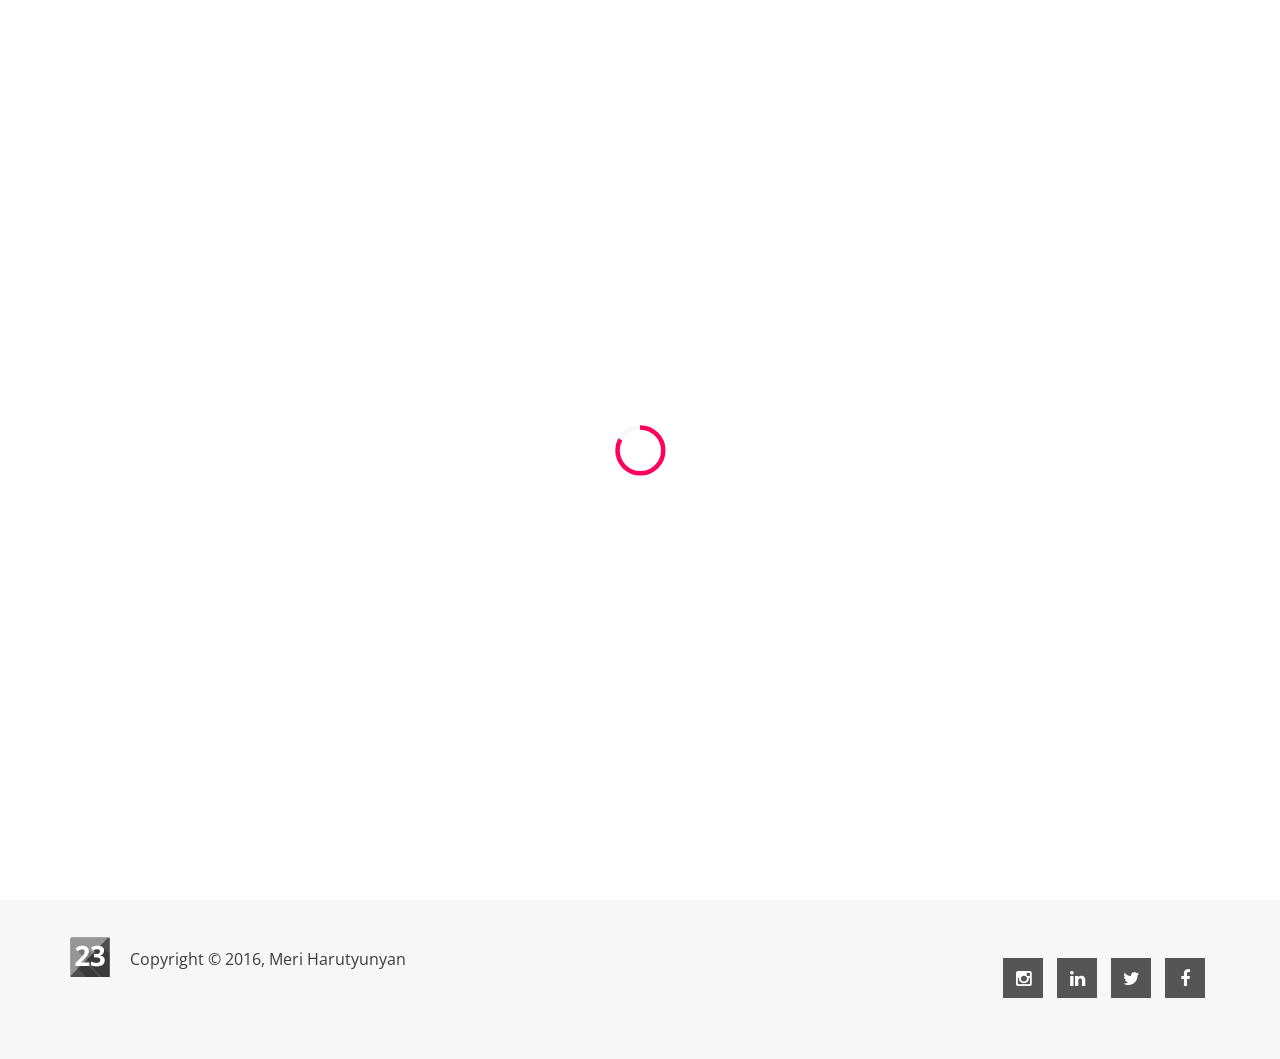
==== 23visuel/public_html/about/index.html @ 0e39c794 "responsiveness now works" ====
<!DOCTYPE html>
<html lang="en">
    <head>
        <meta charset="utf-8">
        <meta http-equiv="X-UA-Compatible" content="IE=edge">
        <meta name="viewport" content="width=device-width, initial-scale=1, maximum-scale=1">
        <meta name="description" content="Meri Harutyunyan is a Seattle based Art Director and UX designer. Her extensive portfolio represents works for US and international clients, including Starbucks and Walgreens">
        <meta name="keywords" content="ux designer, art director, visual designer, graphic designer, inspiration, ux blog, design blog, freelance, talent">
        <meta name="author" content="Meri Harutyunyan">

        <title>About 23visuel - Meri Harutyunyan</title>




        <!-- ===============    favicon link     =============== -->
        <link rel="icon" type="image/png" href="../images/favicon.png" />

        <!-- ===============    Bootstrap core CSS     =============== -->
        <link rel="stylesheet" type="text/css" href="../css/bootstrap.min.css" media="all" />

        <!-- ===============    font-awesome core CSS     =============== -->
        <link rel="stylesheet" type="text/css" href="../css/font-awesome.min.css" media="all" />

        <!-- ===============    theme core CSS     =============== -->
        <link rel="stylesheet" type="text/css" href="../css/effect1.css" media="all" />

        <!-- ===============    theme core CSS     =============== -->
        <link rel="stylesheet" type="text/css" href="../css/theme.css" media="all" />

        <!-- ===============    responsive core CSS     =============== -->
        <link rel="stylesheet" type="text/css" href="../css/responsive.css" media="all" />

        <!-- ===============    spacing core CSS     =============== -->
        <link rel="stylesheet" type="text/css" href="../css/spacing.min.css" media="all" />

        <!-- ===============    theme content color core CSS     =============== -->
        <link rel="stylesheet" type="text/css" href="../css/theme-content-color/blue.css" media="all" />
        
        <!-- ===============    23visuel CSS     =============== -->
        <link rel="stylesheet" type="text/css" href="../css/style.css" media="all" />


        <!-- ===============    Google fonts CSS     =============== -->
        <link href='https://fonts.googleapis.com/css?family=Open+Sans:400,300,600,700,800|Playfair+Display:400,300,700,900' rel='stylesheet' type='text/css'>

        <!-- Just for debugging purposes. Don't actually copy this line! -->
        <!--[if lt IE 9]><script src="js/ie8-responsive-file-warning.js"></script><![endif]-->

        <!-- HTML5 shim and Respond.js IE8 support of HTML5 elements and media queries -->
        <!--[if lt IE 9]>
            <script src="https://oss.maxcdn.com/libs/html5shiv/3.7.0/html5shiv.js"></script>
            <script src="https://oss.maxcdn.com/libs/respond.js/1.4.2/respond.min.js"></script>
        <![endif]-->
    </head>

    <body>
        


        <!-- ===============    Start template markup     =============== -->

        <!-- START preloader section -->
        <div class="ip-container" id="ip-container">
            <div class="ip-header">
                <div class="ip-loader">
                    <svg class="ip-inner" width="60px" height="60px" viewBox="0 0 80 80">
                        <path class="ip-loader-circlebg" d="M40,10C57.351,10,71,23.649,71,40.5S57.351,71,40.5,71 S10,57.351,10,40.5S23.649,10,40.5,10z"/>
                        <path id="ip-loader-circle" class="ip-loader-circle" d="M40,10C57.351,10,71,23.649,71,40.5S57.351,71,40.5,71 S10,57.351,10,40.5S23.649,10,40.5,10z"/>
                    </svg>
                </div>
            </div>
            <div class="menu-wrapper">
                <div class="container">
                    <header>
                        <div class="logo">
                            <a href="../index.html">
                                <img src="../images/logo.png" alt="">
                            </a>
                        </div>
                        <div class="mobile-menu">
                            <span class="line"></span>
                        </div>
                        <nav>
                            <ul>
                                <li><a href="../index.html">Portfolio</a></li>
                                <li><a href="#">Process</a></li>
                                <li class="active"><a href="#">About</a></li>
                                <li><a href="../assets/Visual-UX-Designer_MH_Resume.pdf">Resume</a></li>
                                <!--<li><a href="http://uxmaid.com">Blog</a></li>-->
                            </ul>
                        </nav>
                    </header>
                </div>
            </div>
        </div>
        <!--/ END preloader section -->
        <!-- START page title section -->
        <div class="page-title">
            <div class="container">
                <div class="row">
                    <div class="col-md-7 col-xs-12">
                        <h1 class="title">About <span class="theme-color">Me.</span></h1>
                        <p>I am creative and analytical</p>
                    </div>
                </div>
            </div>
        </div>
        <div class="container">
            <div class="row">
                <div class="col-md-12">
                    <div class="about-fullimg fixed-bg" data-background="../images/about_me.jpg" data-stellar-background-ratio="0.5"></div>
                </div>
            </div>
        </div>
        <!--/ END page title section -->
        <!-- START footer section -->
        <footer class="atom-footer-area small-section">
            <div class="container">
                <div class="row">
                    <div class="col-md-6">
                        <div class="copyright">
                            <img src="../images/logo-footer.png" alt="logo" class="img-responsive">
                            <p>Copyright &copy; 2016, Meri Harutyunyan</p>
                        </div>
                    </div>
                    <div class="col-md-6 text-right">
                        <ul class="list-inline social-icons">
                            <li><a href="https://www.instagram.com/merisuel/" target="_blank"><i class="fa fa-instagram"></i></a></li>
                            <li><a href="https://www.linkedin.com/in/meriharutyunyan" target="_blank"><i class="fa fa-linkedin"></i></a></li>
                            <li><a href="https://twitter.com/uxmaid" target="_blank"><i class="fa fa-twitter"></i></a></li>
                            <li><a href="https://www.facebook.com/merisuel" target="_blank"><i class="fa fa-facebook"></i></a></li>
                        </ul>
                    </div>
                </div>
            </div>
        </footer>
        <!--/ END footer section -->

        <!-- ===============    /End template markup     =============== -->


        <!-- ===============    jQuery core jquery     =============== -->
        <script src="https://ajax.googleapis.com/ajax/libs/jquery/1.11.3/jquery.min.js"></script>
        <script>window.jQuery || document.write('<script src="js/jquery-1.11.3.min.js"><\/script>')</script>
        <!-- ===============    Bootstrap core jquery     =============== -->
        <script type="text/javascript" src="../js/bootstrap.min.js"></script>

        <!-- ===============    modernizr core jquery     =============== -->
        <script type="text/javascript" src="../js/modernizr.custom.js"></script>

        <!-- ===============    classie core jquery     =============== -->
        <script type="text/javascript" src="../js/classie.js"></script>

        <!-- ===============    pathLoader core jquery     =============== -->
        <script type="text/javascript" src="../js/pathLoader.js"></script>

        <!-- ===============    imagesloaded core jquery     =============== -->
        <script type="text/javascript" src="../js/imagesloaded.pkgd.min.js"></script>
        
        <!-- ===============    maps api core JavaScript     =============== -->
        <script type="text/javascript" src="https://maps.google.com/maps/api/js?sensor=true"></script>

        <!-- ===============    stellar core jquery     =============== -->
        <script type="text/javascript" src="../js/jquery.stellar.min.js"></script>

        <!-- ===============    smooth core jquery     =============== -->
        <script type="text/javascript" src="../js/smooth.js"></script>

        <!-- ===============    isotope core jquery     =============== -->
        <script type="text/javascript" src="../js/isotopoe.pkgd.min.js"></script>

        <!-- ===============    masonary core jquery     =============== -->
        <script type="text/javascript" src="../js/masonary.min.js"></script>

        <!-- ===============    ROW JavaScript Plugins    =============== -->
        <script type="text/javascript" src="../js/row-plugins.js"></script>

        <!-- ===============    Active core JavaScript     =============== -->
        <script type="text/javascript" src="../js/active.js"></script>
    </body>
</html>
---- 23visuel/public_html/css/effect1.css ----
@font-face {
	font-weight: normal;
	font-style: normal;
	font-family: 'Blokk';
	src: url('../fonts/blokk/BLOKKRegular.eot');
	src: url('../fonts/blokk/BLOKKRegular.eot?#iefix') format('embedded-opentype'),
		 url('../fonts/blokk/BLOKKRegular.woff') format('woff'),
		 url('../fonts/blokk/BLOKKRegular.svg#BLOKKRegular') format('svg');
}

@font-face {
	font-weight: normal;
	font-style: normal;
	font-family: 'feather';
	src:url('../fonts/feather/feather.eot?-9jv4cc');
	src:url('../fonts/feather/feather.eot?#iefix-9jv4cc') format('embedded-opentype'),
		url('../fonts/feather/feather.woff?-9jv4cc') format('woff'),
		url('../fonts/feather/feather.ttf?-9jv4cc') format('truetype'),
		url('../fonts/feather/feather.svg?-9jv4cc#feather') format('svg');
}

.ip-header {
	position: fixed;
	top: 0;
	z-index: 100 !important;
	min-height: 480px;
	width: 100%;
	height: 100%;
	background: #ffffff;
}

.ip-header h1 {
	margin: 0;
}

.ip-logo,
.ip-loader {
	position: absolute;
	left: 0;
	width: 100%;
	opacity: 0;
	cursor: default;
	pointer-events: none;
}

.ip-logo {
	top: 0;
	height: 100%;
	-webkit-transform: translate3d(0,25%,0);
	transform: translate3d(0,25%,0);
}

.ip-loader {
	top: 50%;
	margin-top: -30px;
}

.ip-header .ip-inner {
	display: block;
	margin: 0 auto;
}

.ip-header .ip-logo svg {
	min-width: 320px;
	max-width: 480px;
	width: 25%;
}

.ip-header .ip-logo svg path {
	fill: #ef6e7e;
}

.ip-header .ip-loader svg path {
	fill: none;
	stroke-width: 6;
}

.ip-header .ip-loader svg path.ip-loader-circlebg {
	stroke: #F7F7F7;
}

.ip-header .ip-loader svg path.ip-loader-circle {
	-webkit-transition: stroke-dashoffset 0.2s;
	transition: stroke-dashoffset 0.2s;
	stroke: #ef6e7e;
}

/* Content */
.ip-main {
	overflow: hidden;
	margin: 0 auto;
	padding: 160px 0 10em 0;
	max-width: 1100px;
	width: 90%;
}

.ip-main h2 {
	margin: 0;
	padding: 0.5em 0 1em;
	color: #be4856;
	text-align: center;
	font-size: 4.25em;
	font-size: 4vw;
	line-height: 1;
}

.browser {
	margin: 0 auto;
	padding-top: 8%;
	min-height: 400px;
	max-width: 1000px;
	width: 100%;
	border-radius: 8px;
	background: #fff url(../img/browser.png) no-repeat 50% 0;
	background-size: 100%;
	color: #d3d3d3;
}

.box {
	float: left;
	padding: 3.5em;
	width: 33.3%;
	font-size: 0.7em;
	line-height: 1.5;
}

.box p {
	font-family: 'Blokk', Arial, sans-serif;
}

.ip-container [class^="icon-"]::before, 
.ip-container [class*=" icon-"]::before {
	display: block;
	margin-bottom: 0.5em;
	padding: 0.5em;
	border-radius: 5px;
	background: #dfdfdf;
	color: #fff;
	text-align: center;
	text-transform: none;
	font-weight: normal;
	font-style: normal;
	font-variant: normal;
	font-size: 5em;
	font-family: 'feather';
	line-height: 1;
	speak: none;
	-webkit-font-smoothing: antialiased;
	-moz-osx-font-smoothing: grayscale;
}

.icon-bell:before {
	content: "\e006";
}

.icon-cog:before {
	content: "\e023";
}

.icon-heart:before {
	content: "\e024";
}

/* Animations */

/* Initial animation of header elements */
.loading .ip-logo,
.loading .ip-loader {
	opacity: 1;
	-webkit-animation: animInitialHeader 1s cubic-bezier(0.7,0,0.3,1) both;
	animation: animInitialHeader 1s cubic-bezier(0.7,0,0.3,1) both;
}

.loading .ip-loader {
	-webkit-animation-delay: 0.2s;
	animation-delay: 0.2s;
}

@-webkit-keyframes animInitialHeader {
	from { opacity: 0; -webkit-transform: translate3d(0,800px,0); }
}

@keyframes animInitialHeader {
	from { opacity: 0; -webkit-transform: translate3d(0,800px,0); transform: translate3d(0,800px,0); }
}

/* Header elements when loading finishes */
.loaded .ip-logo,
.loaded .ip-loader {
	opacity: 1;
}

.loaded .ip-logo {
	-webkit-transform-origin: 50% 0;
	transform-origin: 50% 0;
	-webkit-animation: animLoadedLogo 1s cubic-bezier(0.7,0,0.3,1) forwards;
	animation: animLoadedLogo 1s cubic-bezier(0.7,0,0.3,1) forwards;
}

@-webkit-keyframes animLoadedLogo {
	to { -webkit-transform: translate3d(0,100%,0) translate3d(0,50px,0) scale3d(0.65,0.65,1); }
}

@keyframes animLoadedLogo {
	to { -webkit-transform: translate3d(0,100%,0) translate3d(0,50px,0) scale3d(0.65,0.65,1); transform: translate3d(0,100%,0) translate3d(0,50px,0) scale3d(0.65,0.65,1); }
}

.loaded .ip-loader {
	-webkit-animation: animLoadedLoader 0.5s cubic-bezier(0.7,0,0.3,1) forwards;
	animation: animLoadedLoader 0.5s cubic-bezier(0.7,0,0.3,1) forwards;
}

@-webkit-keyframes animLoadedLoader {
	to { opacity: 0; -webkit-transform: translate3d(0,-100%,0) scale3d(0.3,0.3,1); }
}

@keyframes animLoadedLoader {
	to { opacity: 0; -webkit-transform: translate3d(0,-100%,0) scale3d(0.3,0.3,1); transform: translate3d(0,-100%,0) scale3d(0.3,0.3,1); }
}

/* Change the color of the logo */
.loaded .ip-logo svg path {
	-webkit-transition: all 0.5s ease 0.3s;
	transition: all 0.5s ease 0.3s;
	fill: #fff;
}

/* Header animation when loading finishes */
.loaded .ip-header {
	-webkit-animation: animLoadedHeader 1s cubic-bezier(0.7,0,0.3,1) forwards;
	animation: animLoadedHeader 1s cubic-bezier(0.7,0,0.3,1) forwards;
}

@-webkit-keyframes animLoadedHeader {
	to { -webkit-transform: translate3d(0,-100%,0); }
}

@keyframes animLoadedHeader {
	to { -webkit-transform: translate3d(0,-100%,0); transform: translate3d(0,-100%,0); }
}

/* Content animations */
.loaded .ip-main h2,
.loaded .ip-main .browser,
.loaded .ip-main .browser .box,
.loaded .codrops-demos {
	-webkit-animation: animLoadedContent 1s cubic-bezier(0.7,0,0.3,1) both;
	animation: animLoadedContent 1s cubic-bezier(0.7,0,0.3,1) both;
}

.loaded .ip-main .browser,
.loaded .ip-main .browser .box:first-child {
	-webkit-animation-delay: 0.1s;
	animation-delay: 0.1s;
}

.loaded .ip-main .browser .box:nth-child(2) {
	-webkit-animation-delay: 0.15s;
	animation-delay: 0.15s;
}

.loaded .ip-main .browser .box:nth-child(3) {
	-webkit-animation-delay: 0.2s;
	animation-delay: 0.2s;
}

@-webkit-keyframes animLoadedContent {
	from { opacity: 0; -webkit-transform: translate3d(0,200px,0); }
}

@keyframes animLoadedContent {
	from { opacity: 0; -webkit-transform: translate3d(0,200px,0); transform: translate3d(0,200px,0); }
}

/* Change layout class for header */
.layout-switch .ip-header {
	position: absolute;
}

/* No JS */
.no-js .ip-header {
	position: relative;
	min-height: 0px;
}

.no-js .ip-header .ip-logo {
	margin-top: 20px;
	height: 180px;
	opacity: 1;
	-webkit-transform: none;
	transform: none;
}

.no-js .ip-header .ip-logo svg path {
	fill: #fff;
}

/* Media queries */

@media screen and (max-width: 45em) {

	.ip-main h2 {
		font-size: 2.25em;
		font-size: 10vw;
	}

	.box {
		width: 100%;
	}

}
---- 23visuel/public_html/css/theme.css ----
/*============================== 
	- Template Name: ThemeName
	- Author: Jon Deo
	- Version: 1.08
	- Website: www.demo.com
================================= */
/*---------------------- 
	Stylesheet Guide
------------------------
01. Typography		
02. MISC AND RE-USABLE ELEMENT
03. NAV MENU
04. PAGE TITLE
05. WORK GRID
06. ABOUT PAGE
07. SINGLE PORTFOLIO PAGE
08. JOURNAL PAGE
09. CONTACT PAGE
10. FOOTER


*/
/* =========================================================== 
    01. Typography
============================================================ */
body {
  font-family: 'Open Sans', sans-serif;
  font-weight: 400;
  text-rendering: optimizeLegibility;
  overflow-x: hidden;
  background-color: #f7f7f7;
  font-size: 16px;
  line-height: 25px;
  color: #3b3b3b;
}

a,
a:hover,
a:focus,
a:active,
input,
button,
textarea {
  outline: none;
}

a,
a:hover,
a:focus,
a:active {
  text-decoration: none;
}

button {
  border: none;
}
button:focus {
  outline: none;
}

a,
input,
textarea {
  -webkit-transition: all 0.3s ease-in-out 0.25s;
  -o-transition: all 0.3s ease-in-out 0.25s;
  transition: all 0.3s ease-in-out 0.25s;
}

h1,
h2,
h3,
h4,
h5,
h6 {
  font-family: 'Lato', sans-serif;
}

ul {
  margin: 0;
  padding: 0;
}

.clear {
  clear: both;
}

/* =========================================================== 
   02. MISC AND RE-USABLE ELEMENT
============================================================ */
.dark-text {
  color: #3b3b3b;
}

.bigfont {
  font-size: 50px;
}

.dark-light-text {
  color: #aeaeae;
}

.no-gutter > [class*='col'] {
  padding: 0;
}

.page-content {
  background-position: center center;
  background-size: cover;
  background-repeat: no-repeat;
}

.fixed-bg {
  background-position: center center;
  background-size: cover;
  background-repeat: no-repeat;
  background-attachment: fixed;
}

.light-txt {
  color: #fff !important;
}

.page-content {
  padding: 100px 0;
  position: relative;
}

.small-section {
  padding: 60px 0;
}

.dark-overlay {
  position: absolute;
  top: 0;
  right: 0;
  bottom: 0;
  left: 0;
}

hr {
  border: none;
  border-top: 1px solid #ccc;
  margin: 0 0 24px 0;
  width: 100%;
}

.dark-overlay {
  background-color: rgba(0, 0, 0, 0.7);
}

.heading-title {
  margin-bottom: 100px;
}
.heading-title h2 {
  font-size: 18px;
  font-weight: 700;
  color: #3B3B3B;
  text-transform: uppercase;
  letter-spacing: 5px;
}
.heading-title p {
  color: #747474;
}

.btn {
  display: inline-block;
  padding: 15px 30px;
  border-radius: 0;
  text-transform: uppercase;
  letter-spacing: 2px;
  font-size: 14px;
  transition: all 0.3s ease;
  font-weight: 700;
}
.btn:hover, .btn:focus {
  color: #fff;
}
.btn span,
.btn i,
.btn img {
  display: inline-block;
  margin-left: 10px;
}

.btn-lg {
  font-size: 15px;
  padding: 20px 40px;
}

.btn-md {
  font-size: 13px;
  padding: 15px 30px;
}

.btn-sm {
  font-size: 12px;
  padding: 10px 20px;
}

.btn-xs {
  font-size: 11px;
  padding: 5px 10px;
}

.btn-theme {
  color: #fff;
}
.btn-theme:hover, .btn-theme:focus {
  color: #fff;
  opacity: 0.8;
}
.btn-theme:hover {
  background-color: #3b3b3b;
}

.btn-dark {
  background-color: #3b3b3b;
  color: #fff;
}

/* =========================================================== 
    03. NAV MENU
============================================================ */
.menu-wrapper header nav ul li a,
.menu-wrapper .portfolio .filters ul li {
  -webkit-transition: .2s all;
  -o-transition: .2s all;
  transition: .2s all;
}

.menu-wrapper header {
  height: 75px;
  margin-top: 60px;
}

.menu-wrapper header .logo {
  float: left;
  line-height: 75px;
}

.menu-wrapper header .logo img {
  max-width: 95%;
}

.menu-wrapper header .mobile-menu {
  width: 32px;
  height: 25px;
  position: absolute;
  cursor: pointer;
  right: 20px;
  top: 22px;
  display: none;
}

.menu-wrapper header .mobile-menu .line {
  height: 2px;
  width: 30px;
  display: inline-block;
  position: relative;
  background-color: #3b3b3b;
  -webkit-transition: .2s all;
  -o-transition: .2s all;
  transition: .2s all;
}

.menu-wrapper header .mobile-menu.open .line {
  background-color: transparent;
}

.menu-wrapper header .mobile-menu .line:before {
  content: "";
  height: 2px;
  width: 30px;
  position: absolute;
  top: -7px;
  background-color: #3b3b3b;
  -webkit-transition: .2s all;
  -o-transition: .2s all;
  transition: .2s all;
}

.menu-wrapper header .mobile-menu.open .line:before {
  -webkit-transform: translateY(7px) rotateZ(-45deg);
  -moz-transform: translateY(7px) rotateZ(-45deg);
  -ms-transform: translateY(7px) rotateZ(-45deg);
  -o-transform: translateY(7px) rotateZ(-45deg);
  transform: translateY(7px) rotateZ(-45deg);
}

.menu-wrapper header .mobile-menu .line:after {
  content: "";
  height: 2px;
  width: 30px;
  position: absolute;
  top: 7px;
  background-color: #3b3b3b;
  -webkit-transition: .2s all;
  -o-transition: .2s all;
  transition: .2s all;
}

.menu-wrapper header .mobile-menu.open .line:after {
  -webkit-transform: translateY(-7px) rotateZ(45deg);
  -moz-transform: translateY(-7px) rotateZ(45deg);
  -ms-transform: translateY(-7px) rotateZ(45deg);
  -o-transform: translateY(-7px) rotateZ(45deg);
  transform: translateY(-7px) rotateZ(45deg);
}

.menu-wrapper header nav {
  float: right;
  line-height: 75px;
}

.menu-wrapper header nav ul li {
  display: inline-block;
  margin-left: 25px;
  position: relative;
}

.menu-wrapper header nav ul li:first-child {
  margin-left: 0;
}

.menu-wrapper header nav ul li a {
  color: #848484;
  font-size: 15px;
  text-transform: uppercase;
  letter-spacing: 1px;
  font-weight: 500;
  text-decoration: none;
  padding-bottom: 2px;
}

.menu-wrapper header nav > ul > li > a {
  border-bottom: 2px solid #848484;
}

.menu-wrapper header nav ul li ul {
  position: absolute;
  top: 100%;
  min-width: 180px;
  background-color: #3b3b3b;
  line-height: 25px;
  z-index: 1;
  opacity: 0;
  visibility: hidden;
}

.menu-wrapper header nav ul li:hover ul {
  opacity: 1;
  visibility: visible;
}

.menu-wrapper header nav ul li ul li {
  margin: 0;
  display: block;
  position: relative;
}

.menu-wrapper header nav ul li ul li a {
  display: block;
  font-size: 11px;
  font-weight: 400;
  padding: 15px 20px;
  line-height: 15px;
  color: #C0BDBF;
}
.menu-wrapper header nav ul li ul li a:hover {
  text-indent: 10px;
  background-color: #2d2d2d;
}

.menu-wrapper header nav ul li ul li ul {
  position: absolute;
  left: 100%;
  top: 0;
  opacity: 0 !important;
  visibility: hidden !important;
  border-left: 1px solid #4C4C4C;
}

.menu-wrapper header nav ul li ul li:hover ul {
  opacity: 1 !important;
  visibility: visible !important;
}

/* =========================================================== 
   04. PAGE TITLE
============================================================ */
.page-title {
  padding: 50px 0;
}
.page-title h1 {
  font-size: 74px;
  line-height: 80px;
  font-weight: 900;
}
.page-title h1 a {
  color: #3b3b3b;
}
.page-title p {
  color: #747474;
  font-weight: 300;
  font-size: 18px;
}

.heading-border {
  width: 50px;
  margin: 30px 0px;
}

/* =========================================================== 
    05. WORK GRID STYLE
============================================================ */
.atom-portfolio-filter {
  margin-bottom: 30px;
}
.atom-portfolio-filter a {
  color: #747474;
  font-size: 16px;
  text-transform: capitalize;
  margin: 0 10px;
  padding-bottom: 10px;
  position: relative;
  letter-spacing: 1px;
}
.atom-portfolio-filter a:hover:after, .atom-portfolio-filter a:focus:after {
  opacity: 1;
  bottom: -5px;
}
.atom-portfolio-filter a:after {
  content: '';
  position: absolute;
  bottom: -15px;
  left: 50%;
  transform: translateX(-50%);
  height: 10px;
  width: 10px;
  border: 2px solid;
  border-radius: 50%;
  opacity: 0;
  transition: all .3s ease;
}
.atom-portfolio-filter a.active:after {
  opacity: 1;
  bottom: -5px;
}

.atom-work-item {
  padding-left: 0;
  padding-bottom: 15px;
}
.atom-work-item a {
  position: relative;
  display: block;
  overflow: hidden;
  color: #3b3b3b;
}
.atom-work-item .desc {
  position: absolute;
  top: 70%;
  left: 30%;
  transform: translate(-50%, -50%);
  z-index: 2;
}
.atom-work-item .desc h5 {
  font-size: 18px;
  text-transform: uppercase;
  font-weight: 700;
  word-spacing: 3px;
  color: #3b3b3b;
}
.atom-work-item .desc p {
  text-transform: capitalize;
  font-size: 14px;
  color: #747474;
  font-weight: 500;
}

.hover-one .atom-work-item a:after {
  content: '';
  position: absolute;
  top: 0;
  right: 0;
  left: 0;
  bottom: 0;
  transition: all 0.3s ease 0.1s;
  background-color: rgba(255, 255, 255, 0.8);
  opacity: 0;
}
.hover-one .atom-work-item img {
  transition: all 0.5s ease 0s;
}
.hover-one .atom-work-item .desc {
  text-align: left;
}
.hover-one .atom-work-item .desc h5,
.hover-one .atom-work-item .desc p {
  transition: all 0.3s ease 0.2s;
  opacity: 0;
}
.hover-one .atom-work-item .desc h5 {
  transform: translateY(60%);
}
.hover-one .atom-work-item .desc p {
  transform: translateY(-60%);
}
.hover-one .atom-work-item:hover a:after {
  opacity: 1;
}
.hover-one .atom-work-item:hover img {
  transform: scale(1.55, 1.55);
}
.hover-one .atom-work-item:hover h5,
.hover-one .atom-work-item:hover p {
  opacity: 1;
  transform: translateY(0);
}

/* =========================================================== 
    06. ABOUT PAGE
============================================================ */
.about-fullimg {
  height: 500px;
}

/* =========================================================== 
    07. SINGLE PORTFOLIO PAGE
============================================================ */
.project-info {
  margin-bottom: 20px;
}
.project-info li {
  font-weight: 700;
  padding: 10px 0;
}
.project-info li span {
  font-weight: 300;
}

.parallax-image {
  height: 100vh;
}

.full-width {
  overflow: hidden;
  height: 500px;
}

.full-width img {
  width: 100%;
  height: auto;
}

.carousel.slide .carousel-control {
  width: 50%;
  z-index: 90;
}

.carousel.slide a.right.carousel-control:hover {
  cursor: url(../images/arrow_right.png), auto;
}

.carousel.slide a.left.carousel-control:hover {
  cursor: url(../images/arrow_left.png), auto;
}

.carousel.slide a.left.carousel-control,
.carousel.slide a.right.carousel-control {
  background-image: none;
}

.carousel.slide .carousel-fade .carousel-control {
  z-index: 5000;
}

.carousel.slide .carousel-control:hover,
.carousel.slide .carousel-control:focus {
  opacity: 1;
  filter: alpha(opacity=100);
}

/**/
.carousel-fade .carousel-inner .item {
  opacity: 0;
  transition-property: opacity;
}

.carousel-fade .carousel-inner .active {
  opacity: 1;
}

.carousel-fade .carousel-inner .active.left,
.carousel-fade .carousel-inner .active.right {
  left: 0;
  opacity: 0;
  z-index: 1;
}

.carousel-fade .carousel-inner .next.left,
.carousel-fade .carousel-inner .prev.right {
  opacity: 1;
}

.carousel-fade .carousel-control {
  z-index: 5000;
}

@media all and (transform-3d), (-webkit-transform-3d) {
  .carousel-fade .carousel-inner > .item.next,
  .carousel-fade .carousel-inner > .item.active.right {
    opacity: 0;
    -webkit-transform: translate3d(0, 0, 0);
    transform: translate3d(0, 0, 0);
  }

  .carousel-fade .carousel-inner > .item.prev,
  .carousel-fade .carousel-inner > .item.active.left {
    opacity: 0;
    -webkit-transform: translate3d(0, 0, 0);
    transform: translate3d(0, 0, 0);
  }

  .carousel-fade .carousel-inner > .item.next.left,
  .carousel-fade .carousel-inner > .item.prev.right,
  .carousel-fade .carousel-inner > .item.active {
    opacity: 1;
    -webkit-transform: translate3d(0, 0, 0);
    transform: translate3d(0, 0, 0);
  }
}
/* ----------------------------------------------------------------
	bs slider
-----------------------------------------------------------------*/
.bs-hero.full-screen .carousel-indicators {
  z-index: 1200;
}

.bs-hero.full-screen .carousel.slide .carousel-control {
  width: 30%;
  margin-top: 180px;
  margin-bottom: 120px;
}

/* =========================================================== 
    08. JOURNAL PAGE
============================================================ */
.blog-list {
  margin-bottom: 30px;
}
.blog-list .blog-title {
  font-size: 18px;
  margin-bottom: 15px;
  line-height: 1.8;
  letter-spacing: 1px;
}
.blog-list .blog-title a {
  color: #3b3b3b;
  font-weight: 600;
}
.blog-list hr {
  border: none;
  border-top: 1px solid #b7b7b7;
  margin: 0 0 24px 0;
  width: 100%;
}
.blog-list .desk {
  padding: 20px 0;
}
.blog-list p {
  text-align: justify;
  color: #747474;
  margin-bottom: 30px;
}
.blog-list .date {
  margin-bottom: 18px;
  display: block;
  color: #aeaeae;
  transition: all 0.3s ease;
}
.blog-list iframe {
  width: 100%;
}
.blog-list blockquote {
  font-size: 18px;
  line-height: 40px;
  font-style: italic;
  padding: 32px;
  font-weight: 600;
  letter-spacing: 1px;
  color: #747474;
  background-color: #f5f5f5;
  transition: all 0.3s ease;
}
.blog-list blockquote:hover {
  color: #fff;
}
.blog-list blockquote .author {
  display: block;
  text-align: right;
  font-size: 11px;
}

.post-title {
  font-size: 45px;
  font-weight: 900;
}

.post-meta {
  margin-bottom: 20px;
}
.post-meta li i {
  margin-right: 5px;
}

.blog-entry p,
.blog-entry blockquote,
.blog-entry ul li {
  color: #747474;
}
.blog-entry p {
  margin-bottom: 25px;
}
.blog-entry blockquote {
  background-color: #f5f5f5;
  padding: 32px;
  line-height: 46px;
  font-size: 25px;
  font-style: italic;
  font-weight: 300;
}
.blog-entry .bullet {
  padding-left: 15px;
}

.comments-list {
  list-style: none;
  margin: 0;
  padding: 0;
}
.comments-list li {
  margin-bottom: 10px;
}
.comments-list ul {
  list-style: none;
  padding-left: 77px;
}
.comments-list .avatar {
  float: left;
  margin-right: 20px;
  overflow: hidden;
}
.comments-list .avatar img {
  max-height: 70px;
}
.comments-list .comment {
  overflow: hidden;
}
.comments-list .comment h6 {
  display: inline-block;
  padding-top: 5px;
  margin-right: 15px;
  font-weight: 600;
}
.comments-list .comment p {
  color: #747474;
}

.atom-form input,
.atom-form textarea {
  width: 100%;
  height: 40px;
  margin-bottom: 20px;
  border: 1px solid #d1d1d1;
  background-color: #f5f5f5;
  padding: 0 20px;
}
.atom-form textarea {
  height: 140px;
  padding: 20px;
}

/* =========================================================== 
    09. CONTACT PAGE
============================================================ */
#google-map {
  height: 500px;
  width: 100%;
}

/* =========================================================== 
   10. FOOTER STYLE
============================================================ */
.copyright img {
  float: left;
  margin-right: 20px;
  margin-top: 7px;
}
.copyright p {
  overflow: hidden;
  margin-bottom: 0;
  padding-top: 15px;
}
.copyright p a {
  color: #3B3B3B;
}

.social-icons {
  margin-top: 28px;
}
.social-icons a {
  display: inline-block;
  height: 40px;
  width: 40px;
  background-color: #555;
  text-align: center;
  line-height: 40px;
  font-size: 18px;
  color: #fff;
  border-radius: 0;
}
.social-icons a:hover {
  color: #fff;
}
---- 23visuel/public_html/css/responsive.css ----
/*write some responsive code here */
/* Portrait tablets and medium desktops */
/* Portrait tablets and small desktops */
/* Landscape phones and portrait tablets */
@media (max-width: 767px) {
  body {
    font-size: 14px;
  }

    h1.title { font-size: 54px}
    .desktop-switch { display: none !important; }
    .mobile-switch { display: block !important; }
    .mb-50-mobile { margin-bottom: 50px; }
  
  .menu-wrapper header .mobile-menu {
    display: block;
  }

  .menu-wrapper header {
    margin-top: 0;
  }

  .menu-wrapper header .logo {
    position: absolute;
    top: 30px;
    left: 20px;
    line-height: 0;
  }
  .menu-wrapper header .logo img {
    width: 100px;
  }

  .menu-wrapper header nav {
    float: left;
    line-height: 25px;
    margin-top: 75px;
    width: 100%;
    background-color: #3b3b3b;
  }

  .menu-wrapper header nav ul {
    display: none;
  }

  .menu-wrapper header nav ul li {
    display: block;
    margin: 0;
    border-bottom: 1px solid #757575;
    padding: 8px 15px;
  }

  .menu-wrapper header nav ul li ul {
    display: block;
    position: relative;
    opacity: 1;
    visibility: visible;
    border: none;
  }

  .menu-wrapper header nav ul li ul li {
    padding: 0;
  }

  .menu-wrapper header nav ul li ul li:last-child {
    border-bottom: none;
  }

  .menu-wrapper header nav ul li ul li a {
    padding: 8px 15px;
    color: #848484;
  }

  .menu-wrapper header nav ul li ul li ul {
    display: block;
    position: relative;
    left: 0;
    opacity: 1 !important;
    visibility: visible !important;
    border: none;
  }

  .menu-wrapper header nav ul li ul li ul li {
    margin-left: 12px !important;
  }

  .menu-wrapper header nav ul li a {
    font-size: 13px;
  }

  .about-number {
    flex: 100px;
  }
}
/* Landscape phones and smaller */
/* portrait phones */
---- 23visuel/public_html/css/spacing.min.css ----
.mt-0{margin-top:0!important}.mt-10{margin-top:10px}.mt-20{margin-top:20px}.mt-30{margin-top:30px}.mt-40{margin-top:40px}.mt-50{margin-top:50px}.mt-60{margin-top:60px}.mt-70{margin-top:70px}.mt-80{margin-top:80px}.mt-90{margin-top:90px}.mt-100{margin-top:100px}.mt-110{margin-top:110px}.mt-120{margin-top:120px}.mt-130{margin-top:130px}.mt-140{margin-top:140px}.mb-0{margin-bottom:0!important}.mb-10{margin-bottom:10px}.mb-20{margin-bottom:20px}.mb-30{margin-bottom:30px}.mb-40{margin-bottom:40px}.mb-50{margin-bottom:50px}.mb-60{margin-bottom:60px}.mb-70{margin-bottom:70px}.mb-80{margin-bottom:80px}.mb-90{margin-bottom:90px}.mb-100{margin-bottom:100px}.mb-110{margin-bottom:110px}.mb-120{margin-bottom:120px}.mb-130{margin-bottom:130px}.mb-140{margin-bottom:140px}.pt-0{padding-top:0!important}.pt-10{padding-top:10px}.pt-20{padding-top:20px}.pt-30{padding-top:30px}.pt-40{padding-top:40px}.pt-50{padding-top:50px}.pt-60{padding-top:60px}.pt-70{padding-top:70px}.pt-80{padding-top:80px}.pt-90{padding-top:90px}.pt-100{padding-top:100px}.pt-110{padding-top:110px}.pt-120{padding-top:120px}.pt-130{padding-top:130px}.pt-140{padding-top:140px}.pb-0{padding-bottom:0!important}.pb-10{padding-bottom:10px}.pb-20{padding-bottom:20px}.pb-30{padding-bottom:30px}.pb-40{padding-bottom:40px}.pb-50{padding-bottom:50px}.pb-60{padding-bottom:60px}.pb-70{padding-bottom:70px}.pb-80{padding-bottom:80px}.pb-90{padding-bottom:90px}.pb-100{padding-bottom:100px}.pb-110{padding-bottom:110px}.pb-120{padding-bottom:120px}.pb-130{padding-bottom:130px}.pb-140{padding-bottom:140px}@media only screen and (max-width:1200px){.mt-lg-0{margin-top:0!important}.mt-lg-10{margin-top:10px}.mt-lg-20{margin-top:20px}.mt-lg-30{margin-top:30px}.mt-lg-40{margin-top:40px}.mt-lg-50{margin-top:50px}.mt-lg-60{margin-top:60px}.mt-lg-70{margin-top:70px}.mt-lg-80{margin-top:80px}.mt-lg-90{margin-top:90px}.mt-lg-100{margin-top:100px}.mt-lg-110{margin-top:110px}.mt-lg-120{margin-top:120px}.mt-lg-130{margin-top:130px}.mt-lg-140{margin-top:140px}.mb-lg-0{margin-bottom:0!important}.mb-lg-10{margin-bottom:10px}.mb-lg-20{margin-bottom:20px}.mb-lg-30{margin-bottom:30px}.mb-lg-40{margin-bottom:40px}.mb-lg-50{margin-bottom:50px}.mb-lg-60{margin-bottom:60px}.mb-lg-70{margin-bottom:70px}.mb-lg-80{margin-bottom:80px}.mb-lg-90{margin-bottom:90px}.mb-lg-100{margin-bottom:100px}.mb-lg-110{margin-bottom:110px}.mb-lg-120{margin-bottom:120px}.mb-lg-130{margin-bottom:130px}.mb-lg-140{margin-bottom:140px}.pt-lg-0{padding-top:0!important}.pt-lg-10{padding-top:10px}.pt-lg-20{padding-top:20px}.pt-lg-30{padding-top:30px}.pt-lg-40{padding-top:40px}.pt-lg-50{padding-top:50px}.pt-lg-60{padding-top:60px}.pt-lg-70{padding-top:70px}.pt-lg-80{padding-top:80px}.pt-lg-90{padding-top:90px}.pt-lg-100{padding-top:100px}.pt-lg-110{padding-top:110px}.pt-lg-120{padding-top:120px}.pt-lg-130{padding-top:130px}.pt-lg-140{padding-top:140px}.pb-lg-0{padding-bottom:0!important}.pb-lg-10{padding-bottom:10px}.pb-lg-20{padding-bottom:20px}.pb-lg-30{padding-bottom:30px}.pb-lg-40{padding-bottom:40px}.pb-lg-50{padding-bottom:50px}.pb-lg-60{padding-bottom:60px}.pb-lg-70{padding-bottom:70px}.pb-lg-80{padding-bottom:80px}.pb-lg-90{padding-bottom:90px}.pb-lg-100{padding-bottom:100px}.pb-lg-110{padding-bottom:110px}.pb-lg-120{padding-bottom:120px}.pb-lg-130{padding-bottom:130px}.pb-lg-140{padding-bottom:140px}}@media only screen and (max-width:1024px){.mt-md-0{margin-top:0!important}.mt-md-10{margin-top:10px}.mt-md-20{margin-top:20px}.mt-md-30{margin-top:30px}.mt-md-40{margin-top:40px}.mt-md-50{margin-top:50px}.mt-md-60{margin-top:60px}.mt-md-70{margin-top:70px}.mt-md-80{margin-top:80px}.mt-md-90{margin-top:90px}.mt-md-100{margin-top:100px}.mt-md-110{margin-top:110px}.mt-md-120{margin-top:120px}.mt-md-130{margin-top:130px}.mt-md-140{margin-top:140px}.mb-md-0{margin-bottom:0!important}.mb-md-10{margin-bottom:10px}.mb-md-20{margin-bottom:20px}.mb-md-30{margin-bottom:30px}.mb-md-40{margin-bottom:40px}.mb-md-50{margin-bottom:50px}.mb-md-60{margin-bottom:60px}.mb-md-70{margin-bottom:70px}.mb-md-80{margin-bottom:80px}.mb-md-90{margin-bottom:90px}.mb-md-100{margin-bottom:100px}.mb-md-110{margin-bottom:110px}.mb-md-120{margin-bottom:120px}.mb-md-130{margin-bottom:130px}.mb-md-140{margin-bottom:140px}.pt-md-0{padding-top:0!important}.pt-md-10{padding-top:10px}.pt-md-20{padding-top:20px}.pt-md-30{padding-top:30px}.pt-md-40{padding-top:40px}.pt-md-50{padding-top:50px}.pt-md-60{padding-top:60px}.pt-md-70{padding-top:70px}.pt-md-80{padding-top:80px}.pt-md-90{padding-top:90px}.pt-md-100{padding-top:100px}.pt-md-110{padding-top:110px}.pt-md-120{padding-top:120px}.pt-md-130{padding-top:130px}.pt-md-140{padding-top:140px}.pb-md-0{padding-bottom:0!important}.pb-md-10{padding-bottom:10px}.pb-md-20{padding-bottom:20px}.pb-md-30{padding-bottom:30px}.pb-md-40{padding-bottom:40px}.pb-md-50{padding-bottom:50px}.pb-md-60{padding-bottom:60px}.pb-md-70{padding-bottom:70px}.pb-md-80{padding-bottom:80px}.pb-md-90{padding-bottom:90px}.pb-md-100{padding-bottom:100px}.pb-md-110{padding-bottom:110px}.pb-md-120{padding-bottom:120px}.pb-md-130{padding-bottom:130px}.pb-md-140{padding-bottom:140px}}@media only screen and (max-width:768px){.mt-sm-0{margin-top:0!important}.mt-sm-10{margin-top:10px}.mt-sm-20{margin-top:20px}.mt-sm-30{margin-top:30px}.mt-sm-40{margin-top:40px}.mt-sm-50{margin-top:50px}.mt-sm-60{margin-top:60px}.mt-sm-70{margin-top:70px}.mt-sm-80{margin-top:80px}.mt-sm-90{margin-top:90px}.mt-sm-100{margin-top:100px}.mt-sm-110{margin-top:110px}.mt-sm-120{margin-top:120px}.mt-sm-130{margin-top:130px}.mt-sm-140{margin-top:140px}.mb-sm-0{margin-bottom:0!important}.mb-sm-10{margin-bottom:10px}.mb-sm-20{margin-bottom:20px}.mb-sm-30{margin-bottom:30px}.mb-sm-40{margin-bottom:40px}.mb-sm-50{margin-bottom:50px}.mb-sm-60{margin-bottom:60px}.mb-sm-70{margin-bottom:70px}.mb-sm-80{margin-bottom:80px}.mb-sm-90{margin-bottom:90px}.mb-sm-100{margin-bottom:100px}.mb-sm-110{margin-bottom:110px}.mb-sm-120{margin-bottom:120px}.mb-sm-130{margin-bottom:130px}.mb-sm-140{margin-bottom:140px}.pt-sm-0{padding-top:0!important}.pt-sm-10{padding-top:10px}.pt-sm-20{padding-top:20px}.pt-sm-30{padding-top:30px}.pt-sm-40{padding-top:40px}.pt-sm-50{padding-top:50px}.pt-sm-60{padding-top:60px}.pt-sm-70{padding-top:70px}.pt-sm-80{padding-top:80px}.pt-sm-90{padding-top:90px}.pt-sm-100{padding-top:100px}.pt-sm-110{padding-top:110px}.pt-sm-120{padding-top:120px}.pt-sm-130{padding-top:130px}.pt-sm-140{padding-top:140px}.pb-sm-0{padding-bottom:0!important}.pb-sm-10{padding-bottom:10px}.pb-sm-20{padding-bottom:20px}.pb-sm-30{padding-bottom:30px}.pb-sm-40{padding-bottom:40px}.pb-sm-50{padding-bottom:50px}.pb-sm-60{padding-bottom:60px}.pb-sm-70{padding-bottom:70px}.pb-sm-80{padding-bottom:80px}.pb-sm-90{padding-bottom:90px}.pb-sm-100{padding-bottom:100px}.pb-sm-110{padding-bottom:110px}.pb-sm-120{padding-bottom:120px}.pb-sm-130{padding-bottom:130px}.pb-sm-140{padding-bottom:140px}}@media only screen and (max-width:767px){.mt-xs-0{margin-top:0!important}.mt-xs-10{margin-top:10px}.mt-xs-20{margin-top:20px}.mt-xs-30{margin-top:30px}.mt-xs-40{margin-top:40px}.mt-xs-50{margin-top:50px}.mt-xs-60{margin-top:60px}.mt-xs-70{margin-top:70px}.mt-xs-80{margin-top:80px}.mt-xs-90{margin-top:90px}.mt-xs-100{margin-top:100px}.mt-xs-110{margin-top:110px}.mt-xs-120{margin-top:120px}.mt-xs-130{margin-top:130px}.mt-xs-140{margin-top:140px}.mb-xs-0{margin-bottom:0!important}.mb-xs-10{margin-bottom:10px}.mb-xs-20{margin-bottom:20px}.mb-xs-30{margin-bottom:30px}.mb-xs-40{margin-bottom:40px}.mb-xs-50{margin-bottom:50px}.mb-xs-60{margin-bottom:60px}.mb-xs-70{margin-bottom:70px}.mb-xs-80{margin-bottom:80px}.mb-xs-90{margin-bottom:90px}.mb-xs-100{margin-bottom:100px}.mb-xs-110{margin-bottom:110px}.mb-xs-120{margin-bottom:120px}.mb-xs-130{margin-bottom:130px}.mb-xs-140{margin-bottom:140px}.pt-xs-0{padding-top:0!important}.pt-xs-10{padding-top:10px}.pt-xs-20{padding-top:20px}.pt-xs-30{padding-top:30px}.pt-xs-40{padding-top:40px}.pt-xs-50{padding-top:50px}.pt-xs-60{padding-top:60px}.pt-xs-70{padding-top:70px}.pt-xs-80{padding-top:80px}.pt-xs-90{padding-top:90px}.pt-xs-100{padding-top:100px}.pt-xs-110{padding-top:110px}.pt-xs-120{padding-top:120px}.pt-xs-130{padding-top:130px}.pt-xs-140{padding-top:140px}.pb-xs-0{padding-bottom:0!important}.pb-xs-10{padding-bottom:10px}.pb-xs-20{padding-bottom:20px}.pb-xs-30{padding-bottom:30px}.pb-xs-40{padding-bottom:40px}.pb-xs-50{padding-bottom:50px}.pb-xs-60{padding-bottom:60px}.pb-xs-70{padding-bottom:70px}.pb-xs-80{padding-bottom:80px}.pb-xs-90{padding-bottom:90px}.pb-xs-100{padding-bottom:100px}.pb-xs-110{padding-bottom:110px}.pb-xs-120{padding-bottom:120px}.pb-xs-130{padding-bottom:130px}.pb-xs-140{padding-bottom:140px}}@media only screen and (max-width:480px){.mt-xxs-0{margin-top:0!important}.mt-xxs-10{margin-top:10px}.mt-xxs-20{margin-top:20px}.mt-xxs-30{margin-top:30px}.mt-xxs-40{margin-top:40px}.mt-xxs-50{margin-top:50px}.mt-xxs-60{margin-top:60px}.mt-xxs-70{margin-top:70px}.mt-xxs-80{margin-top:80px}.mt-xxs-90{margin-top:90px}.mt-xxs-100{margin-top:100px}.mt-xxs-110{margin-top:110px}.mt-xxs-120{margin-top:120px}.mt-xxs-130{margin-top:130px}.mt-xxs-140{margin-top:140px}.mb-xxs-0{margin-bottom:0!important}.mb-xxs-10{margin-bottom:10px}.mb-xxs-20{margin-bottom:20px}.mb-xxs-30{margin-bottom:30px}.mb-xxs-40{margin-bottom:40px}.mb-xxs-50{margin-bottom:50px}.mb-xxs-60{margin-bottom:60px}.mb-xxs-70{margin-bottom:70px}.mb-xxs-80{margin-bottom:80px}.mb-xxs-90{margin-bottom:90px}.mb-xxs-100{margin-bottom:100px}.mb-xxs-110{margin-bottom:110px}.mb-xxs-120{margin-bottom:120px}.mb-xxs-130{margin-bottom:130px}.mb-xxs-140{margin-bottom:140px}.pt-xxs-0{padding-top:0!important}.pt-xxs-10{padding-top:10px}.pt-xxs-20{padding-top:20px}.pt-xxs-30{padding-top:30px}.pt-xxs-40{padding-top:40px}.pt-xxs-50{padding-top:50px}.pt-xxs-60{padding-top:60px}.pt-xxs-70{padding-top:70px}.pt-xxs-80{padding-top:80px}.pt-xxs-90{padding-top:90px}.pt-xxs-100{padding-top:100px}.pt-xxs-110{padding-top:110px}.pt-xxs-120{padding-top:120px}.pt-xxs-130{padding-top:130px}.pt-xxs-140{padding-top:140px}.pb-xxs-0{padding-bottom:0!important}.pb-xxs-10{padding-bottom:10px}.pb-xxs-20{padding-bottom:20px}.pb-xxs-30{padding-bottom:30px}.pb-xxs-40{padding-bottom:40px}.pb-xxs-50{padding-bottom:50px}.pb-xxs-60{padding-bottom:60px}.pb-xxs-70{padding-bottom:70px}.pb-xxs-80{padding-bottom:80px}.pb-xxs-90{padding-bottom:90px}.pb-xxs-100{padding-bottom:100px}.pb-xxs-110{padding-bottom:110px}.pb-xxs-120{padding-bottom:120px}.pb-xxs-130{padding-bottom:130px}.pb-xxs-140{padding-bottom:140px}}
---- 23visuel/public_html/css/theme-content-color/blue.css ----
::-moz-selection {
  /* Code for Firefox */
  color: #fff;
  background: #FF005E;
}

::selection {
  color: #fff;
  background: #FF005E;
}

.ip-header .ip-loader svg path.ip-loader-circle {
  stroke: #FF005E;
}

.theme-color,
.menu-wrapper header nav ul li.active > a,
.menu-wrapper header nav ul li a:hover,
.atom-portfolio-filter a.active,
.atom-portfolio-filter a:hover,
.copyright p a:hover,
.page-title h1 a:hover,
.blog-list .blog-title a:hover,
.blog-list .date:hover,
.post-meta a {
  color: #FF005E;
}

.menu-wrapper header nav ul li.active > a,
.atom-portfolio-filter a:after,
.blog-list blockquote:hover,
input:focus,
textarea:focus {
  border-color: #FF005E;
}

.btn-theme,
.btn-dark:hover,
.atom-portfolio-filter a.active:after,
.social-icons a:hover,
.social-icons a:focus,
.blog-list blockquote:hover {
  background-color: #FF005E;
}
---- 23visuel/public_html/css/style.css ----
/*
Theme Name: Drop - Creative Personal & Portfolio Minimal Theme
Theme URI: http://themeforest.net/user/traivan98/portfolio/
Author: traivan98
Author URI: http://themeforest.net/user/traivan98/

Description: Drop is minimal portfolio template with modern look-n-feel . It's a cutting edge premium Portfolio HTML Template for creative professionals, agencies and freelancers. It suits to make minimal concept Portfolio site and personal site . if you want to show your creative Work , Drop - Creative Personal & Portfolio Minimal Theme will be your best Choice . This theme comes with a charming portfolio Index page with stunning  page loading interaction and beautiful  color combination , a unique header design along with beautiful and slick animations.

Version: 1.0

License: GNU General Public License v3
License URI: http://www.gnu.org/licenses/gpl-3.0.html
Tags: demo, white, one-column, two-columns, right-sidebar, fluid-layout, responsive-layout, custom-background, custom-header, custom-menu, editor-style, featured-images, flexible-header, full-width-template, microformats, post-formats, rtl-language-support, sticky-post, theme-options, translation-ready
Text Domain: drop 
your comment here
*/

body {
    font-family: 'Open Sans', sans-serif;
    line-height: 1.8em;
}
contact {
    color: #292929 !important;
}
.contact a {
    color: #3B3B3B !important;
    font-weight: 600 !important;
    border-bottom: 2px solid #3B3B3B;
}

.atom-portfolio-filter a { text-transform: uppercase !important; }

h1.title { line-height: 0.9em; font-family: 'Playfair Display'; font-weight: 900; }

.atom-work-item.connect .desc { top: 51% !important; left: 50% !important; text-align: center !important; }
.hover-one .atom-work-item.connect a:after { background-color: #F7F7F7 !important; }
.hover-one .atom-work-item.connect h5,
.hover-one .atom-work-item.connect p {color: #FF005E !important; text-transform: lowercase; }

.atom-work-item .desc p { text-transform: none !important; }

h4 { color: #FF005E; font: 900 18px 'Open Sans'; text-transform: uppercase; letter-spacing: 1px; }

.small-section.amazon-chipin {padding-top: 20px !important; padding-bottom: 30px !important;}

ol, ul { line-height: 2.5em;}

.list-unstyled.project-info { line-height: 1.6em;}
.project-info li { padding-bottom: 0 !important;}
.title-desc { padding-top: 10px;}

.desktop-switch { display: block; }
.mobile-switch { display: none; }
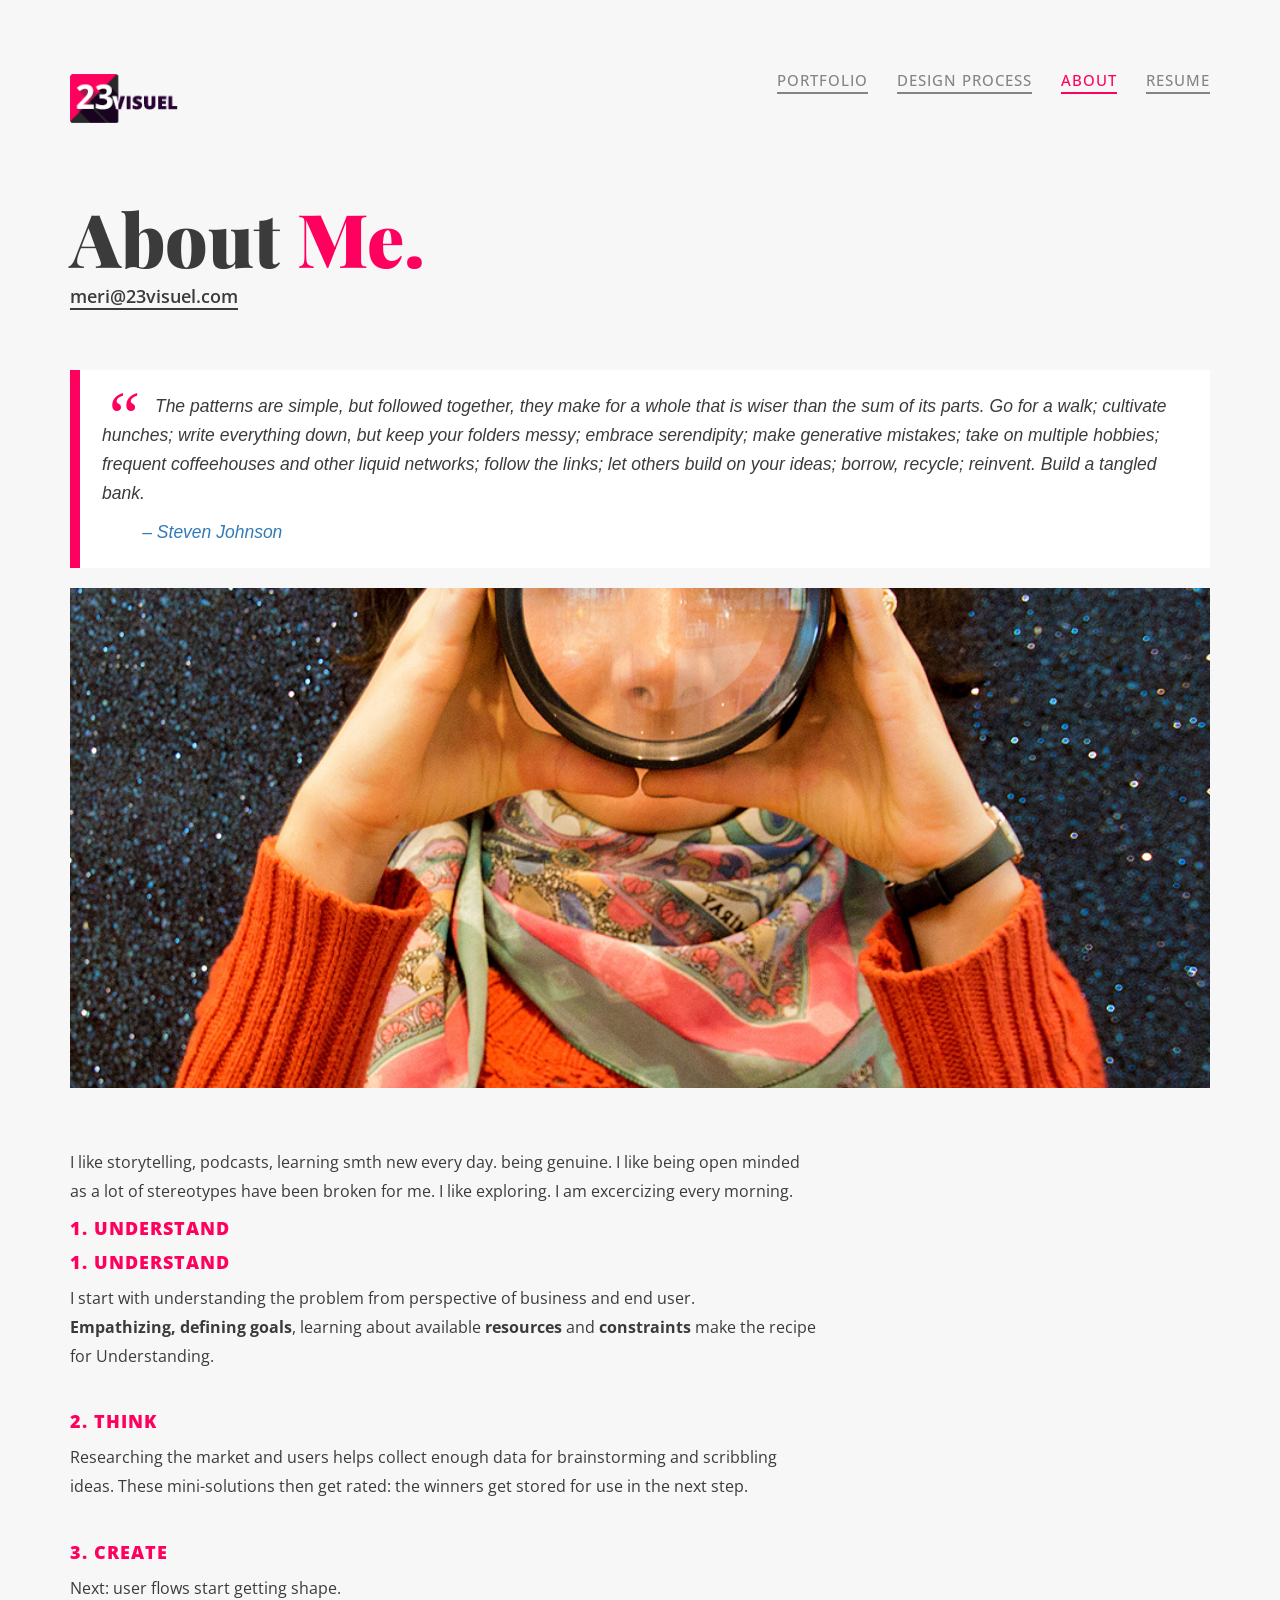
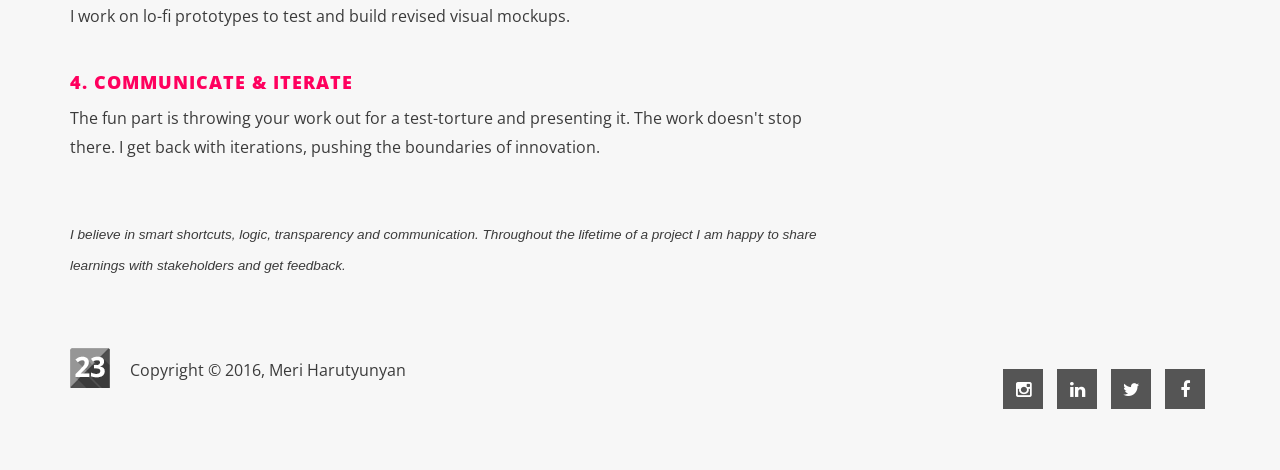
==== commit a00b0ace: "design process page ready" ====
--- a/23visuel/public_html/about/index.html
+++ b/23visuel/public_html/about/index.html
@@ -84,7 +84,7 @@
                         <nav>
                             <ul>
                                 <li><a href="../index.html">Portfolio</a></li>
-                                <li><a href="#">Process</a></li>
+                                <li><a href="../design-process/index.html">Design Process</a></li>
                                 <li class="active"><a href="#">About</a></li>
                                 <li><a href="../assets/Visual-UX-Designer_MH_Resume.pdf">Resume</a></li>
                                 <!--<li><a href="http://uxmaid.com">Blog</a></li>-->
@@ -101,19 +101,58 @@
                 <div class="row">
                     <div class="col-md-7 col-xs-12">
                         <h1 class="title">About <span class="theme-color">Me.</span></h1>
-                        <p>I am creative and analytical</p>
-                    </div>
-                </div>
-            </div>
-        </div>
-        <div class="container">
-            <div class="row">
-                <div class="col-md-12">
-                    <div class="about-fullimg fixed-bg" data-background="../images/about_me.jpg" data-stellar-background-ratio="0.5"></div>
+                        <p class="contact"><a href="mailto:meri@23visuel.com">meri@23visuel.com</a></p>
+                    </div>
                 </div>
             </div>
         </div>
         <!--/ END page title section -->
+        <!-- START parallax -->
+        <div class="small-section about-me">
+            <div class="container">
+                <div class="row">
+                    <div class="col-md-12">
+                        <blockquote>The patterns are simple, but followed together, they make for a whole that is wiser than the sum of its parts. Go for a walk; cultivate hunches; write everything down, but keep your folders messy; embrace serendipity; make generative mistakes; take on multiple hobbies; frequent coffeehouses and other liquid networks; follow the links; let others build on your ideas; borrow, recycle; reinvent. Build a tangled bank.<p><a href="https://en.wikipedia.org/wiki/Steven_Johnson_(author)" target="_blank">– Steven Johnson</a></p></blockquote>
+                        <div class="about-fullimg fixed-bg desktop-switch" data-background="../images/about_me.jpg" data-stellar-background-ratio="0.5"></div>
+                        <img class="single-potfolio-image img-responsive mb-50 mobile-switch" src="../images/about_me.jpg"></img>
+                    </div>
+                </div>
+            </div>
+        </div>
+        <!--/ END parallax -->                    
+        <!-- START section -->
+        <div>
+            <div class="container">
+                <div class="row">
+                    <div class="col-md-8">
+                        I like storytelling, podcasts, learning smth new every day. being genuine. I like being open minded as a lot of stereotypes have been broken for me. I like exploring. I am excercizing every morning.
+                        <h4>1. Understand</h4>
+                        <!--
+                        <p>I am creative and analytical
+                        growing up during war time
+                        international perspective
+                        public speaking, MBA degree
+                        photography, piano
+                        plants manufacturing
+                        self-educating
+                        </p>-->
+                        <h4>1. Understand</h4>
+                        I start with understanding the problem from perspective of business and end user.<br />
+                        <strong>Empathizing, defining goals</strong>, learning about available <strong>resources</strong> and <strong>constraints</strong> make the recipe for Understanding.<br /><br />
+                        <h4>2. Think</h4>
+                        Researching the market and users helps collect enough data for brainstorming and scribbling ideas. These mini-solutions then get rated: the winners get stored for use in the next step.<br /><br />
+                        <h4>3. Create</h4>
+                        Next: user flows start getting shape.<br />
+                        I work on lo-fi prototypes to test and build revised visual mockups.<br /><br />
+                        <h4>4. Communicate &amp; Iterate</h4>
+                        The fun part is throwing your work out for a test-torture and presenting it. The work doesn't stop there. I get back with iterations, pushing the boundaries of innovation.
+                        <br /><br /><br />
+                        <i class="small">I believe in smart shortcuts, logic, transparency and communication. Throughout the lifetime of a project I am happy to share learnings with stakeholders and get feedback.</i>
+                    </div>
+                </div>
+            </div>
+        </div>
+        <!--/ END section -->
         <!-- START footer section -->
         <footer class="atom-footer-area small-section">
             <div class="container">
--- a/23visuel/public_html/css/responsive.css
+++ b/23visuel/public_html/css/responsive.css
@@ -2,7 +2,7 @@
 /* Portrait tablets and medium desktops */
 /* Portrait tablets and small desktops */
 /* Landscape phones and portrait tablets */
-@media (max-width: 767px) {
+@media (max-width: 1024px) {
   body {
     font-size: 14px;
   }
--- a/23visuel/public_html/css/style.css
+++ b/23visuel/public_html/css/style.css
@@ -50,4 +50,30 @@
 .title-desc { padding-top: 10px;}
 
 .desktop-switch { display: block; }
-.mobile-switch { display: none; }+.mobile-switch { display: none; }
+
+.small-section.design-process, .small-section.about-me { padding-top: 0 !important; padding-bottom: 0 !important; }
+.small-section.about-me .desktop-switch { margin-bottom: 60px; }
+
+blockquote {
+    border-left: 10px solid #FF005E;
+    quotes: "\201C""\201D""\2018""\2019";
+    background: #FFF;
+    padding: 22px;
+    font-style:italic;
+}
+blockquote:before {
+  color: #FF005E;
+  content: open-quote;
+  font-size: 4em;
+  line-height: 0.1em;
+  margin-right: 0.2em;
+  vertical-align: -0.4em;
+  font-family: 'Playfair Display';
+}
+blockquote p {
+  text-indent: 2.3em;
+  margin-top: 10px;
+}
+
+i.small { font-size: 0.85em; }
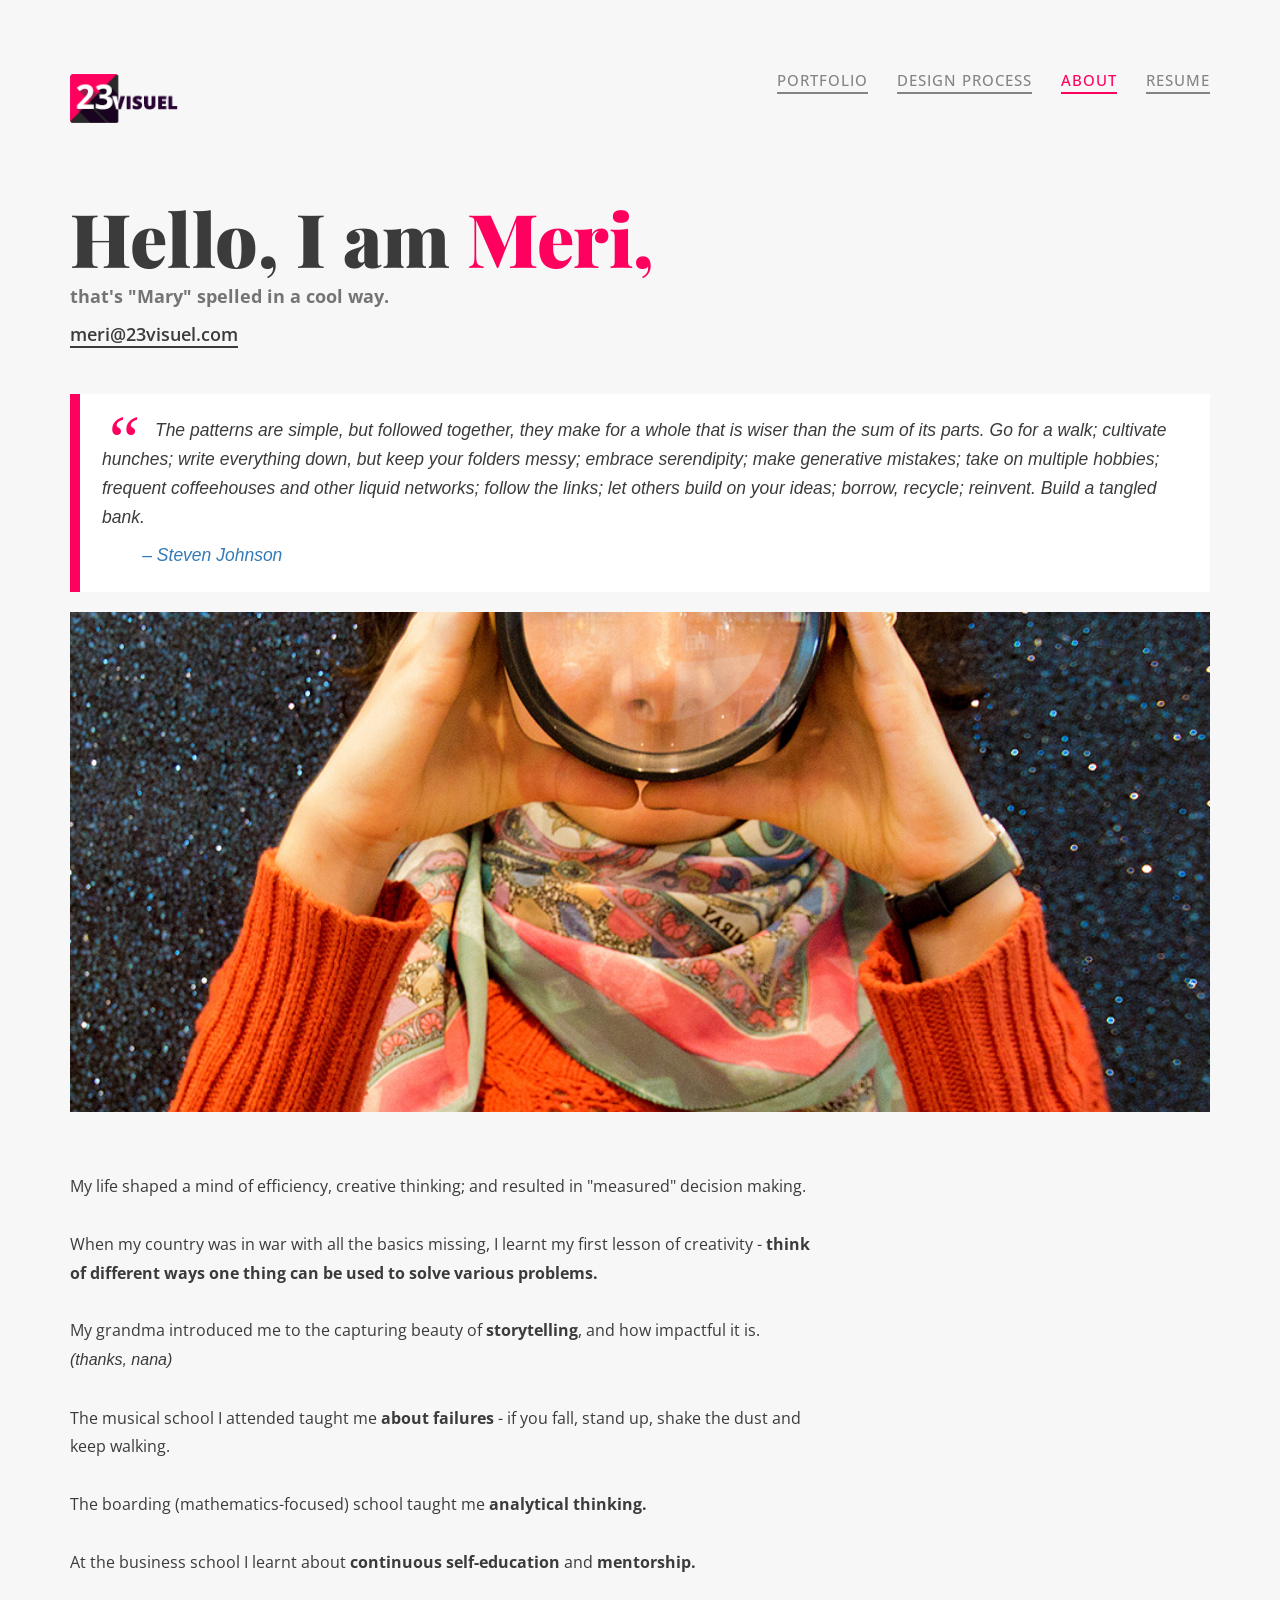
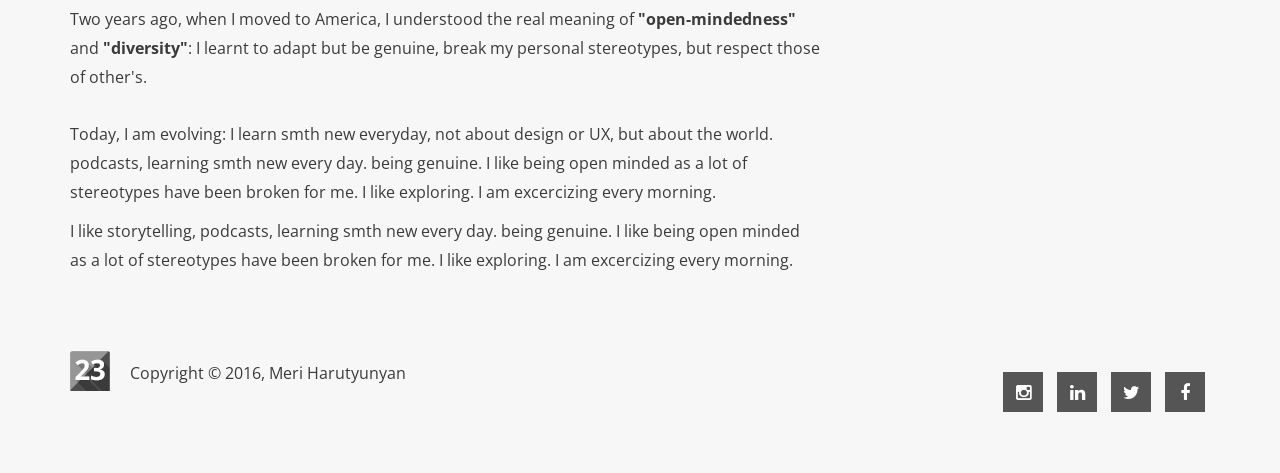
==== commit 47beb28e: "working on About page" ====
--- a/23visuel/public_html/about/index.html
+++ b/23visuel/public_html/about/index.html
@@ -96,11 +96,12 @@
         </div>
         <!--/ END preloader section -->
         <!-- START page title section -->
-        <div class="page-title">
+        <div class="page-title about-me">
             <div class="container">
                 <div class="row">
                     <div class="col-md-7 col-xs-12">
-                        <h1 class="title">About <span class="theme-color">Me.</span></h1>
+                        <h1 class="title">Hello, I am <span class="theme-color">Meri,</span></h1>
+                        <p><strong>that's "Mary" spelled in a cool way.</strong></p>
                         <p class="contact"><a href="mailto:meri@23visuel.com">meri@23visuel.com</a></p>
                     </div>
                 </div>
@@ -125,9 +126,18 @@
             <div class="container">
                 <div class="row">
                     <div class="col-md-8">
-                        I like storytelling, podcasts, learning smth new every day. being genuine. I like being open minded as a lot of stereotypes have been broken for me. I like exploring. I am excercizing every morning.
-                        <h4>1. Understand</h4>
+                        My life shaped a mind of efficiency, creative thinking; and resulted in "measured" decision making.<br /><br />
+                        When my country was in war with all the basics missing, I learnt my first lesson of creativity - <strong>think of different ways one thing can be used to solve various problems.</strong><br /><br />
+                        My grandma introduced me to the capturing beauty of <strong>storytelling</strong>, and how impactful it is.<br /><i>(thanks, nana)</i><br /><br />
+                        The musical school I attended taught me <strong>about failures</strong> - if you fall, stand up, shake the dust and keep walking.<br /><br />
+                        The boarding (mathematics-focused) school taught me <strong>analytical thinking.</strong><br /><br />
+                        At the business school I learnt about <strong>continuous self-education</strong> and <strong>mentorship.</strong><br /><br />
+                        Two years ago, when I moved to America, I understood the real meaning of <strong>"open-mindedness"</strong> and <strong>"diversity"</strong>: I learnt to adapt but be genuine, break my personal stereotypes, but respect those of other's.<br /><br />
+                        Today, I am evolving: I learn smth new everyday, not about design or UX, but about the world. podcasts, learning smth new every day. being genuine. I like being open minded as a lot of stereotypes have been broken for me. I like exploring. I am excercizing every morning.</p>
+                        <p>I like storytelling, podcasts, learning smth new every day. being genuine. I like being open minded as a lot of stereotypes have been broken for me. I like exploring. I am excercizing every morning.</p>
                         <!--
+                        Every morning 6:30 to 7:30 is my very personal time, to clear my mind, to be at the gym. - and by the way that's UX thinking applied to motivating myself to workout.
+                        I failed a lot. I know that methodical approach is the best. I play piano.
                         <p>I am creative and analytical
                         growing up during war time
                         international perspective
@@ -136,18 +146,6 @@
                         plants manufacturing
                         self-educating
                         </p>-->
-                        <h4>1. Understand</h4>
-                        I start with understanding the problem from perspective of business and end user.<br />
-                        <strong>Empathizing, defining goals</strong>, learning about available <strong>resources</strong> and <strong>constraints</strong> make the recipe for Understanding.<br /><br />
-                        <h4>2. Think</h4>
-                        Researching the market and users helps collect enough data for brainstorming and scribbling ideas. These mini-solutions then get rated: the winners get stored for use in the next step.<br /><br />
-                        <h4>3. Create</h4>
-                        Next: user flows start getting shape.<br />
-                        I work on lo-fi prototypes to test and build revised visual mockups.<br /><br />
-                        <h4>4. Communicate &amp; Iterate</h4>
-                        The fun part is throwing your work out for a test-torture and presenting it. The work doesn't stop there. I get back with iterations, pushing the boundaries of innovation.
-                        <br /><br /><br />
-                        <i class="small">I believe in smart shortcuts, logic, transparency and communication. Throughout the lifetime of a project I am happy to share learnings with stakeholders and get feedback.</i>
                     </div>
                 </div>
             </div>
--- a/23visuel/public_html/css/style.css
+++ b/23visuel/public_html/css/style.css
@@ -55,6 +55,8 @@
 .small-section.design-process, .small-section.about-me { padding-top: 0 !important; padding-bottom: 0 !important; }
 .small-section.about-me .desktop-switch { margin-bottom: 60px; }
 
+.page-title.about-me { padding-bottom: 35px; }
+
 blockquote {
     border-left: 10px solid #FF005E;
     quotes: "\201C""\201D""\2018""\2019";
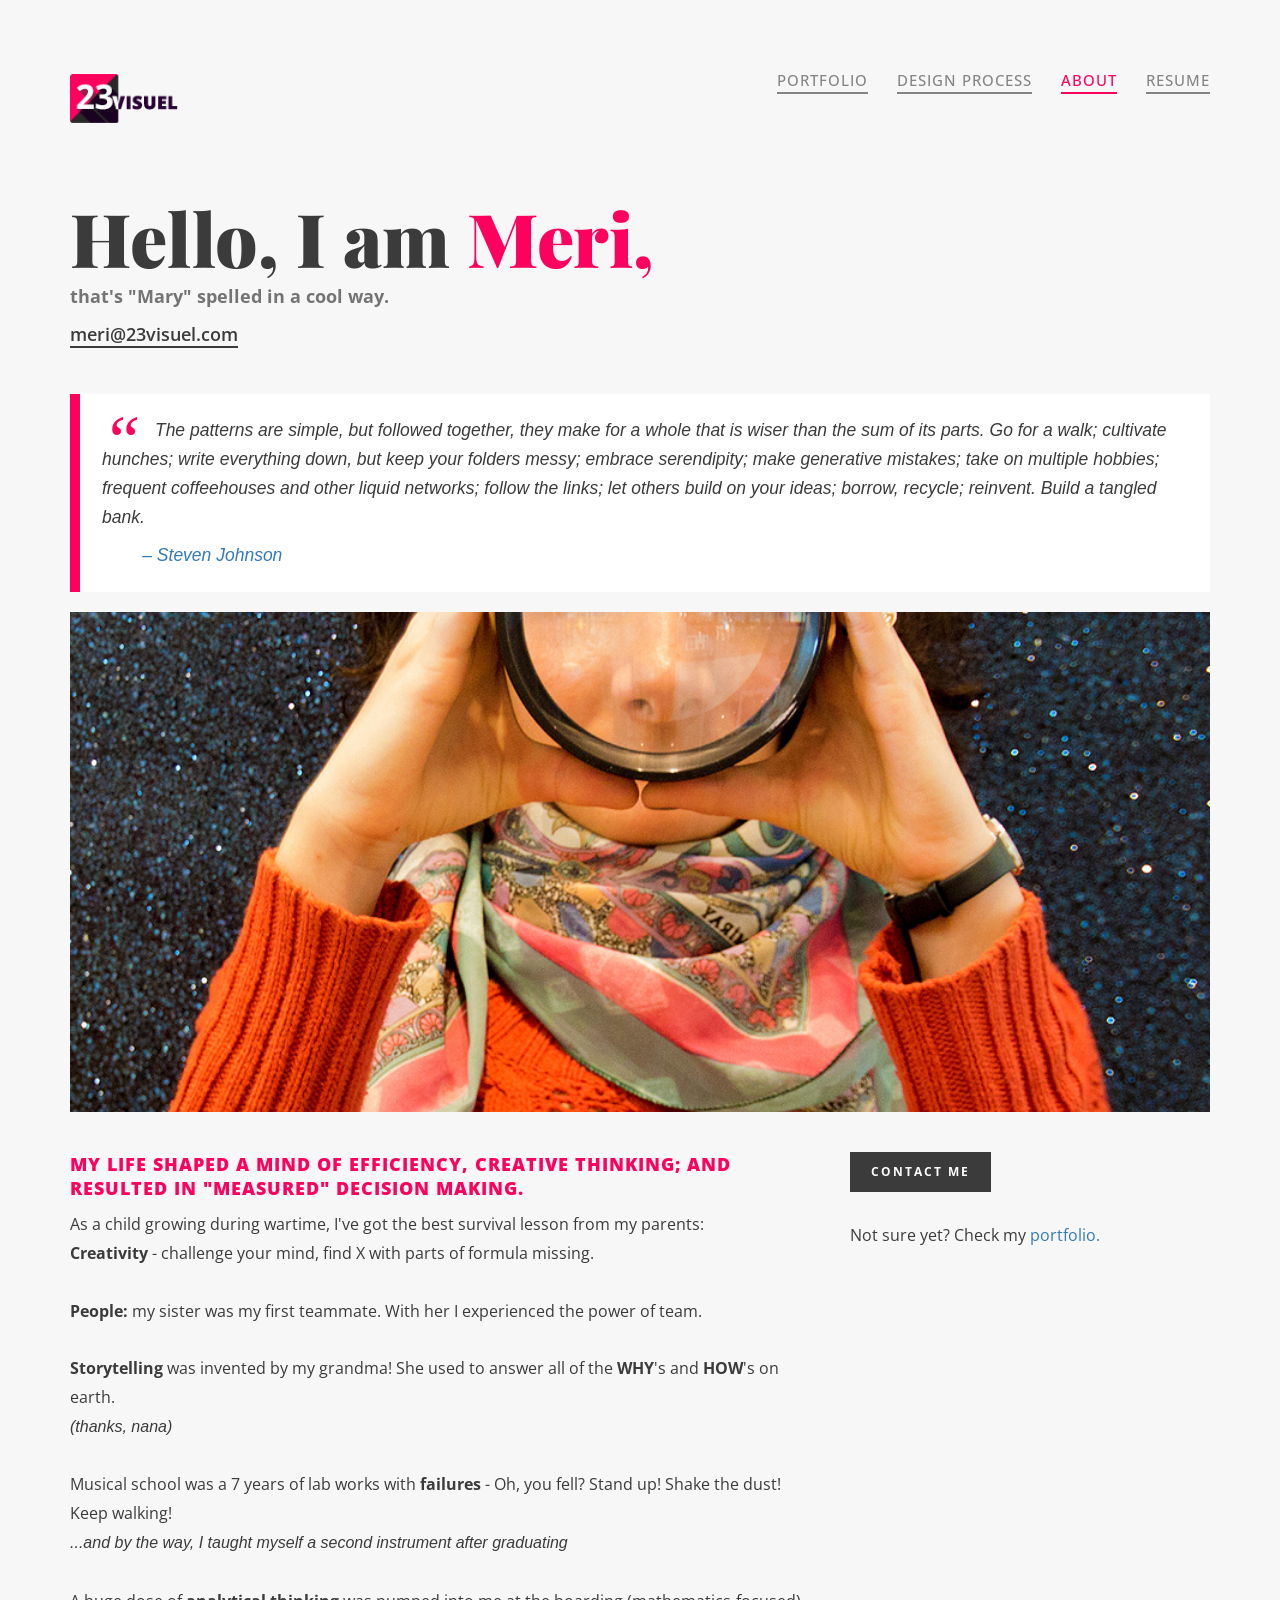
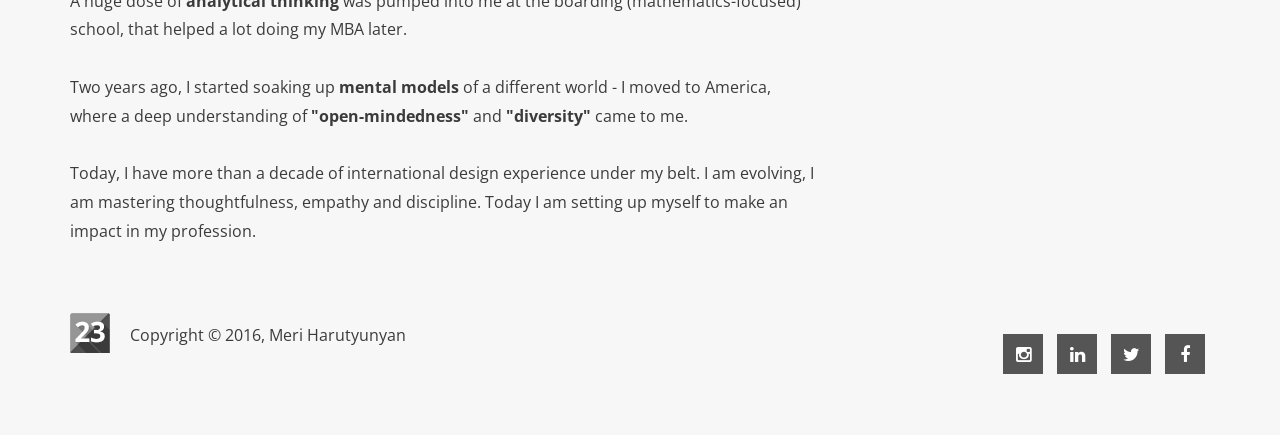
==== commit 278f762d: "about page ready" ====
--- a/23visuel/public_html/about/index.html
+++ b/23visuel/public_html/about/index.html
@@ -115,7 +115,7 @@
                     <div class="col-md-12">
                         <blockquote>The patterns are simple, but followed together, they make for a whole that is wiser than the sum of its parts. Go for a walk; cultivate hunches; write everything down, but keep your folders messy; embrace serendipity; make generative mistakes; take on multiple hobbies; frequent coffeehouses and other liquid networks; follow the links; let others build on your ideas; borrow, recycle; reinvent. Build a tangled bank.<p><a href="https://en.wikipedia.org/wiki/Steven_Johnson_(author)" target="_blank">– Steven Johnson</a></p></blockquote>
                         <div class="about-fullimg fixed-bg desktop-switch" data-background="../images/about_me.jpg" data-stellar-background-ratio="0.5"></div>
-                        <img class="single-potfolio-image img-responsive mb-50 mobile-switch" src="../images/about_me.jpg"></img>
+                        <img class="single-potfolio-image img-responsive mb-20 mobile-switch" src="../images/about_me.jpg"></img>
                     </div>
                 </div>
             </div>
@@ -126,26 +126,19 @@
             <div class="container">
                 <div class="row">
                     <div class="col-md-8">
-                        My life shaped a mind of efficiency, creative thinking; and resulted in "measured" decision making.<br /><br />
-                        When my country was in war with all the basics missing, I learnt my first lesson of creativity - <strong>think of different ways one thing can be used to solve various problems.</strong><br /><br />
-                        My grandma introduced me to the capturing beauty of <strong>storytelling</strong>, and how impactful it is.<br /><i>(thanks, nana)</i><br /><br />
-                        The musical school I attended taught me <strong>about failures</strong> - if you fall, stand up, shake the dust and keep walking.<br /><br />
-                        The boarding (mathematics-focused) school taught me <strong>analytical thinking.</strong><br /><br />
-                        At the business school I learnt about <strong>continuous self-education</strong> and <strong>mentorship.</strong><br /><br />
-                        Two years ago, when I moved to America, I understood the real meaning of <strong>"open-mindedness"</strong> and <strong>"diversity"</strong>: I learnt to adapt but be genuine, break my personal stereotypes, but respect those of other's.<br /><br />
-                        Today, I am evolving: I learn smth new everyday, not about design or UX, but about the world. podcasts, learning smth new every day. being genuine. I like being open minded as a lot of stereotypes have been broken for me. I like exploring. I am excercizing every morning.</p>
-                        <p>I like storytelling, podcasts, learning smth new every day. being genuine. I like being open minded as a lot of stereotypes have been broken for me. I like exploring. I am excercizing every morning.</p>
-                        <!--
-                        Every morning 6:30 to 7:30 is my very personal time, to clear my mind, to be at the gym. - and by the way that's UX thinking applied to motivating myself to workout.
-                        I failed a lot. I know that methodical approach is the best. I play piano.
-                        <p>I am creative and analytical
-                        growing up during war time
-                        international perspective
-                        public speaking, MBA degree
-                        photography, piano
-                        plants manufacturing
-                        self-educating
-                        </p>-->
+                        <h4>My life shaped a mind of efficiency, creative thinking; and resulted in "measured" decision making.</h4>
+                        As a child growing during wartime, I've got the best survival lesson from my parents:<br /><strong>Creativity</strong> - challenge your mind, find X with parts of formula missing.<br /><br />
+                        <strong>People:</strong> my sister was my first teammate. With her I experienced the power of team.<br /><br />
+                        <strong>Storytelling</strong> was invented by my grandma! She used to answer all of the <strong>WHY</strong>'s and <strong>HOW</strong>'s on earth.<br /><i>(thanks, nana)</i><br /><br />
+                        Musical school was a 7 years of lab works with <strong>failures</strong> - Oh, you fell? Stand up! Shake the dust! Keep walking!<br />
+                        <i>...and by the way, I taught myself a second instrument after graduating</i><br /><br />
+                        A huge dose of <strong>analytical thinking</strong> was pumped into me at the boarding (mathematics-focused) school, that helped a lot doing my MBA later.<br /><br />
+                        Two years ago, I started soaking up <strong>mental models</strong> of a different world - I moved to America, where a deep understanding of <strong>"open-mindedness"</strong> and <strong>"diversity"</strong> came to me.<br /><br />
+                        Today, I have more than a decade of international design experience under my belt. I am evolving, I am mastering thoughtfulness, empathy and discipline. Today I am setting up myself to make an impact in my profession.
+                    </div>
+                    <div class="col-md-4">
+                        <a href="mailto:meri@23visuel.com" class="btn btn-dark btn-sm mt-10" target="_blank">contact me</a><br /><br />
+                        Not sure yet? Check my <a href="../index.html">portfolio.</a>
                     </div>
                 </div>
             </div>
--- a/23visuel/public_html/css/style.css
+++ b/23visuel/public_html/css/style.css
@@ -53,7 +53,7 @@
 .mobile-switch { display: none; }
 
 .small-section.design-process, .small-section.about-me { padding-top: 0 !important; padding-bottom: 0 !important; }
-.small-section.about-me .desktop-switch { margin-bottom: 60px; }
+.small-section.about-me .desktop-switch { margin-bottom: 30px; }
 
 .page-title.about-me { padding-bottom: 35px; }
 
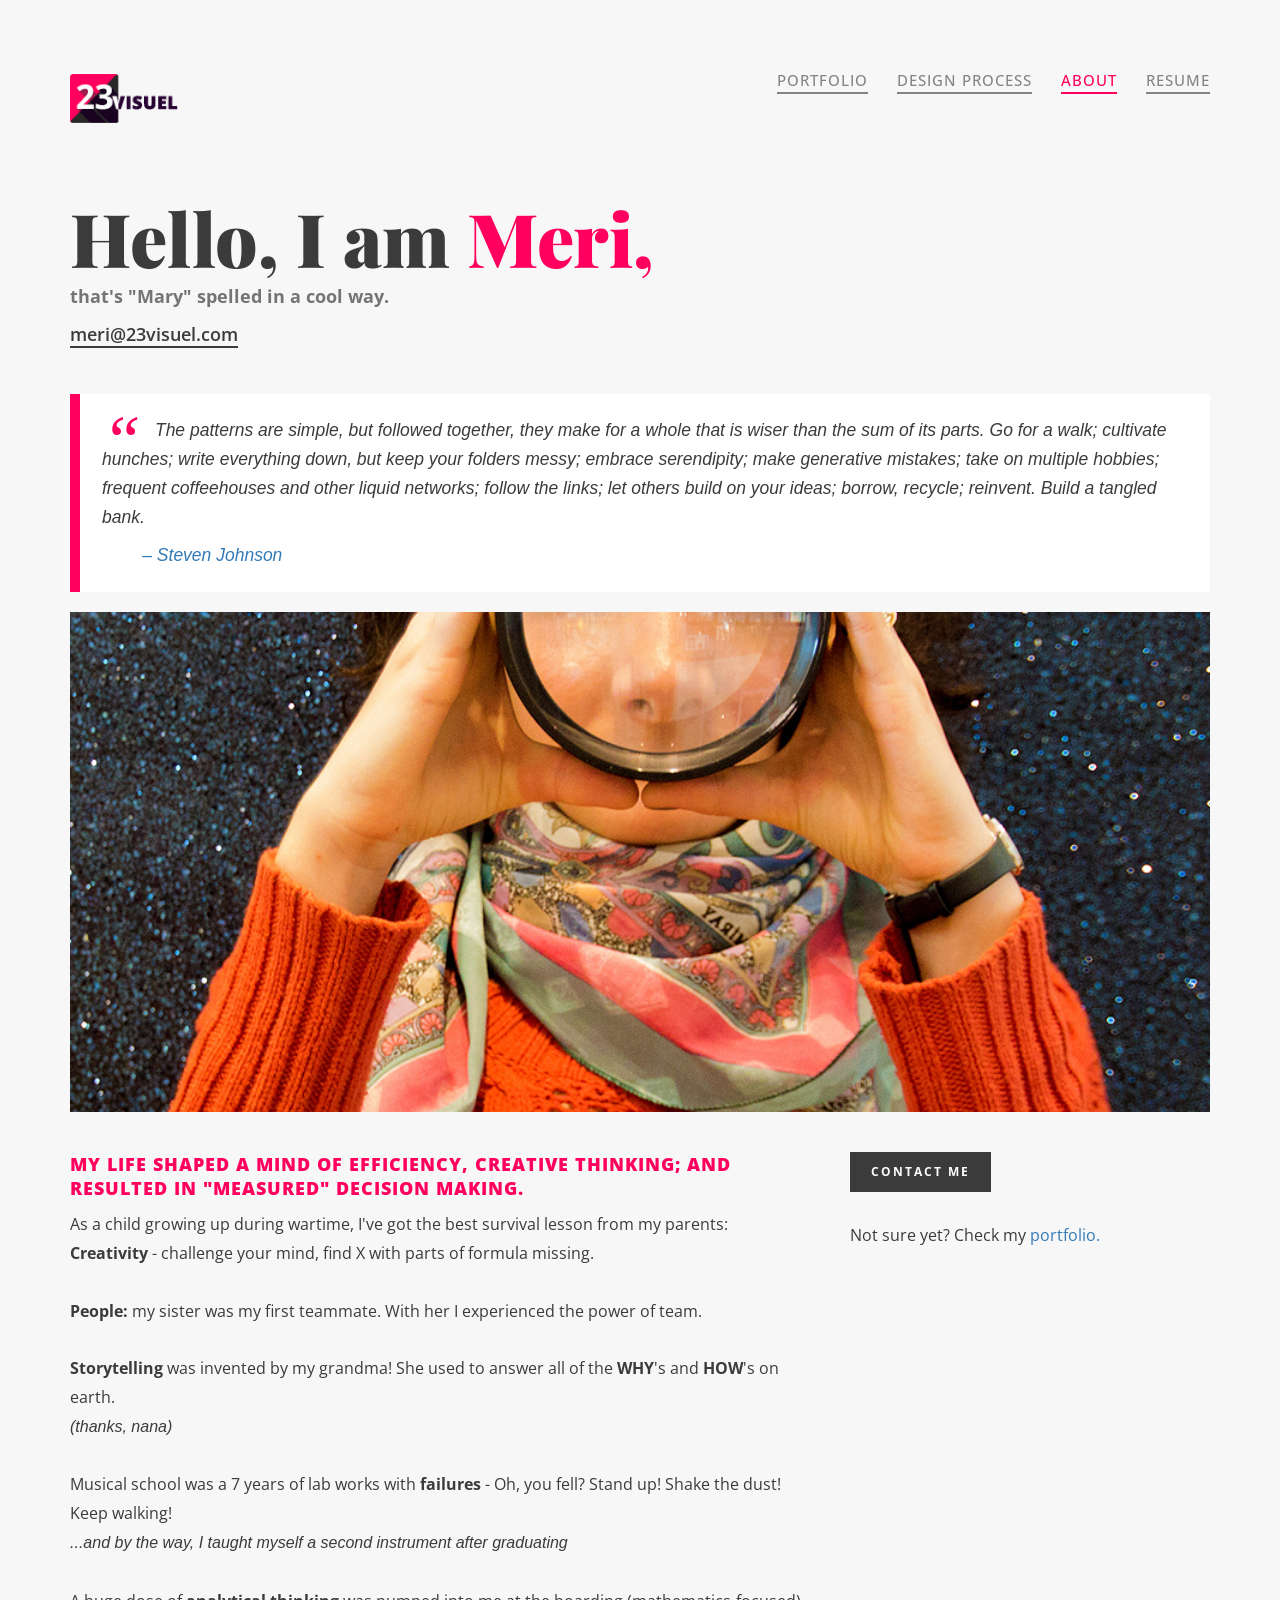
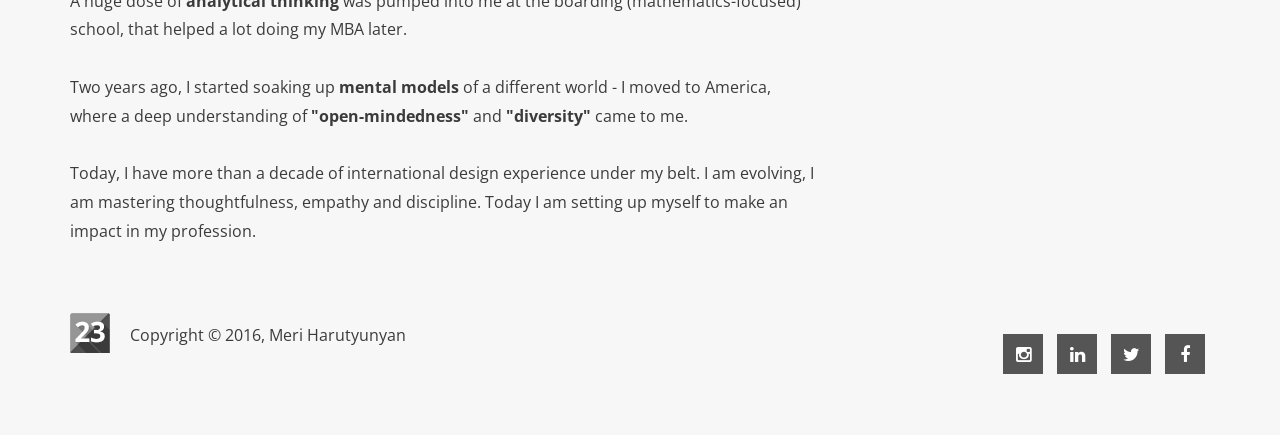
==== commit a18cccde: "about page copy edit" ====
--- a/23visuel/public_html/about/index.html
+++ b/23visuel/public_html/about/index.html
@@ -127,7 +127,7 @@
                 <div class="row">
                     <div class="col-md-8">
                         <h4>My life shaped a mind of efficiency, creative thinking; and resulted in "measured" decision making.</h4>
-                        As a child growing during wartime, I've got the best survival lesson from my parents:<br /><strong>Creativity</strong> - challenge your mind, find X with parts of formula missing.<br /><br />
+                        As a child growing up during wartime, I've got the best survival lesson from my parents:<br /><strong>Creativity</strong> - challenge your mind, find X with parts of formula missing.<br /><br />
                         <strong>People:</strong> my sister was my first teammate. With her I experienced the power of team.<br /><br />
                         <strong>Storytelling</strong> was invented by my grandma! She used to answer all of the <strong>WHY</strong>'s and <strong>HOW</strong>'s on earth.<br /><i>(thanks, nana)</i><br /><br />
                         Musical school was a 7 years of lab works with <strong>failures</strong> - Oh, you fell? Stand up! Shake the dust! Keep walking!<br />
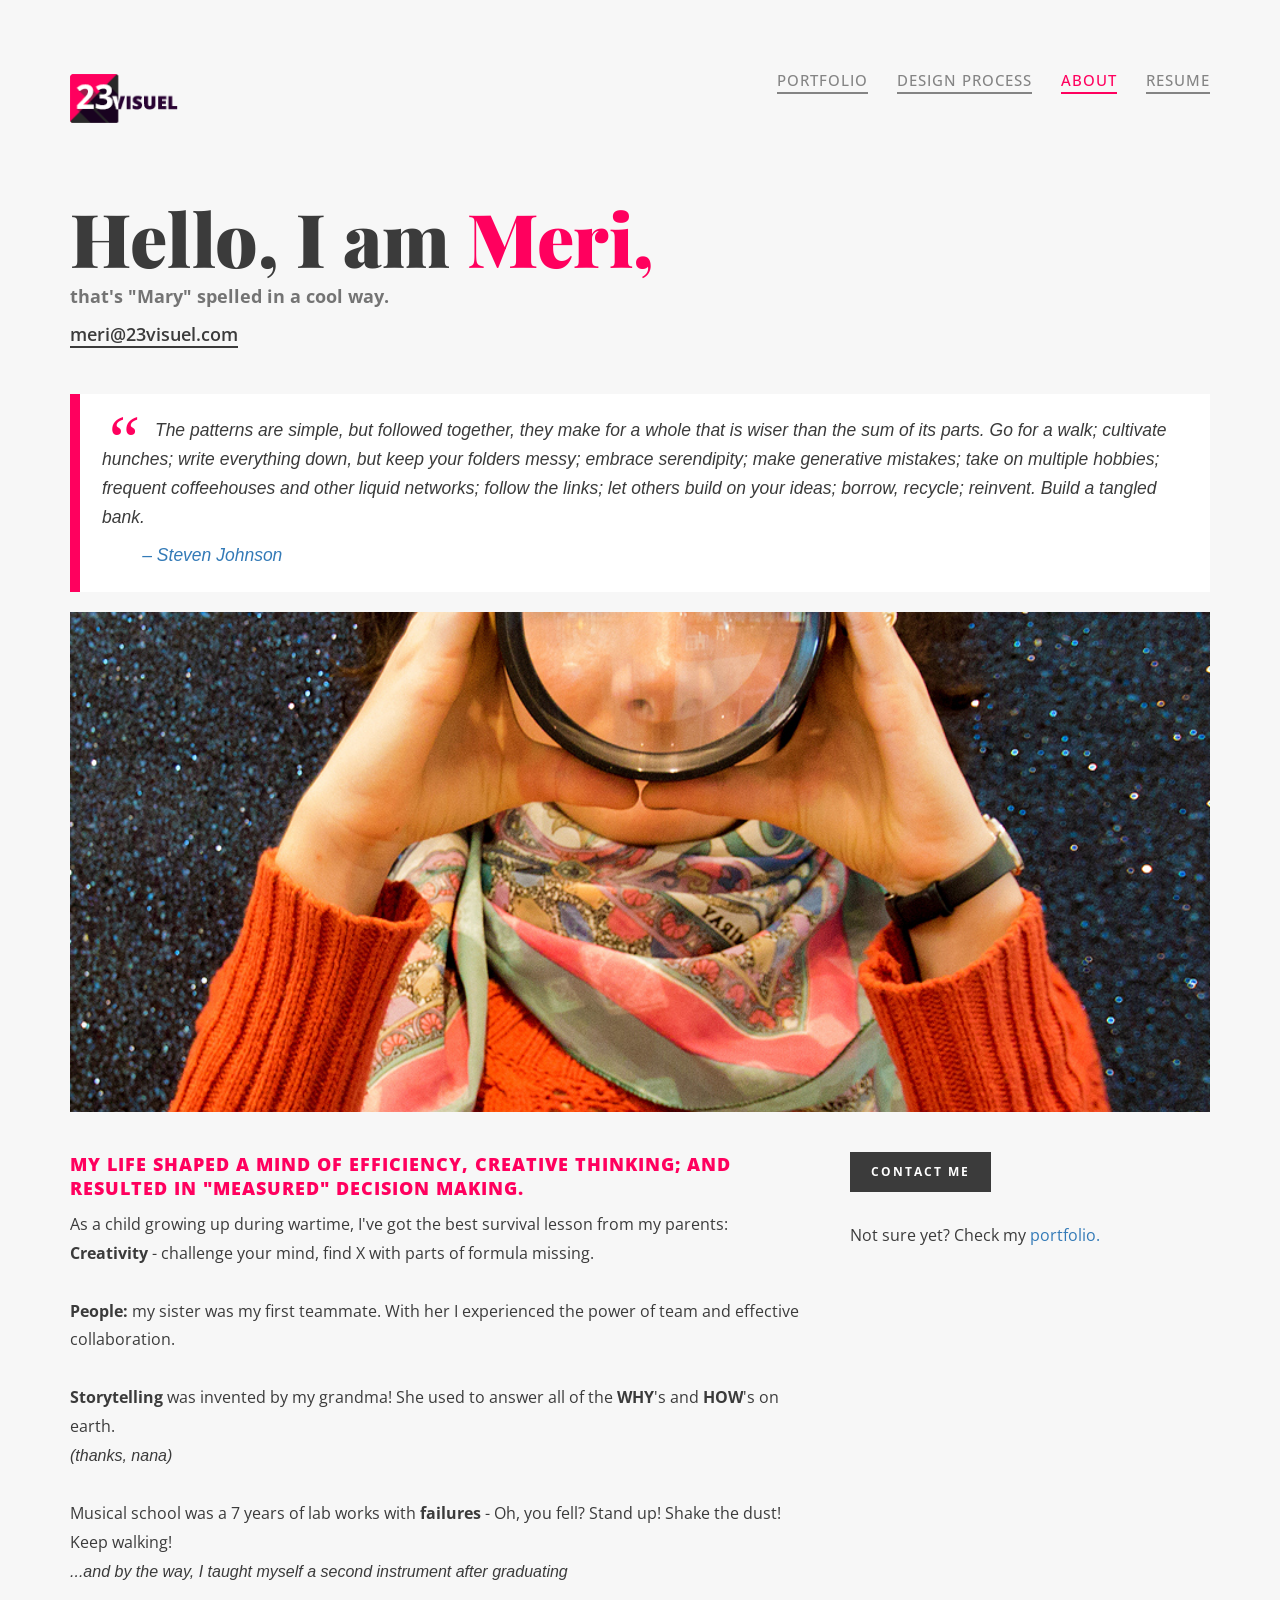
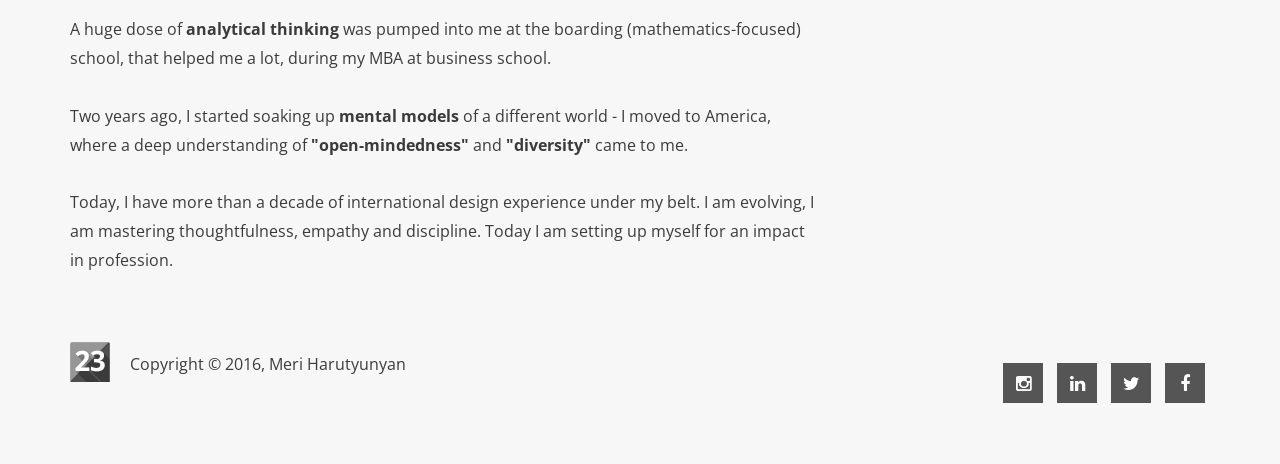
==== commit 0d15411b: "about page copy edit 2" ====
--- a/23visuel/public_html/about/index.html
+++ b/23visuel/public_html/about/index.html
@@ -128,13 +128,13 @@
                     <div class="col-md-8">
                         <h4>My life shaped a mind of efficiency, creative thinking; and resulted in "measured" decision making.</h4>
                         As a child growing up during wartime, I've got the best survival lesson from my parents:<br /><strong>Creativity</strong> - challenge your mind, find X with parts of formula missing.<br /><br />
-                        <strong>People:</strong> my sister was my first teammate. With her I experienced the power of team.<br /><br />
+                        <strong>People:</strong> my sister was my first teammate. With her I experienced the power of team and effective collaboration.<br /><br />
                         <strong>Storytelling</strong> was invented by my grandma! She used to answer all of the <strong>WHY</strong>'s and <strong>HOW</strong>'s on earth.<br /><i>(thanks, nana)</i><br /><br />
                         Musical school was a 7 years of lab works with <strong>failures</strong> - Oh, you fell? Stand up! Shake the dust! Keep walking!<br />
                         <i>...and by the way, I taught myself a second instrument after graduating</i><br /><br />
-                        A huge dose of <strong>analytical thinking</strong> was pumped into me at the boarding (mathematics-focused) school, that helped a lot doing my MBA later.<br /><br />
+                        A huge dose of <strong>analytical thinking</strong> was pumped into me at the boarding (mathematics-focused) school, that helped me a lot, during my MBA at business school.<br /><br />
                         Two years ago, I started soaking up <strong>mental models</strong> of a different world - I moved to America, where a deep understanding of <strong>"open-mindedness"</strong> and <strong>"diversity"</strong> came to me.<br /><br />
-                        Today, I have more than a decade of international design experience under my belt. I am evolving, I am mastering thoughtfulness, empathy and discipline. Today I am setting up myself to make an impact in my profession.
+                        Today, I have more than a decade of international design experience under my belt. I am evolving, I am mastering thoughtfulness, empathy and discipline. Today I am setting up myself for an impact in profession.
                     </div>
                     <div class="col-md-4">
                         <a href="mailto:meri@23visuel.com" class="btn btn-dark btn-sm mt-10" target="_blank">contact me</a><br /><br />
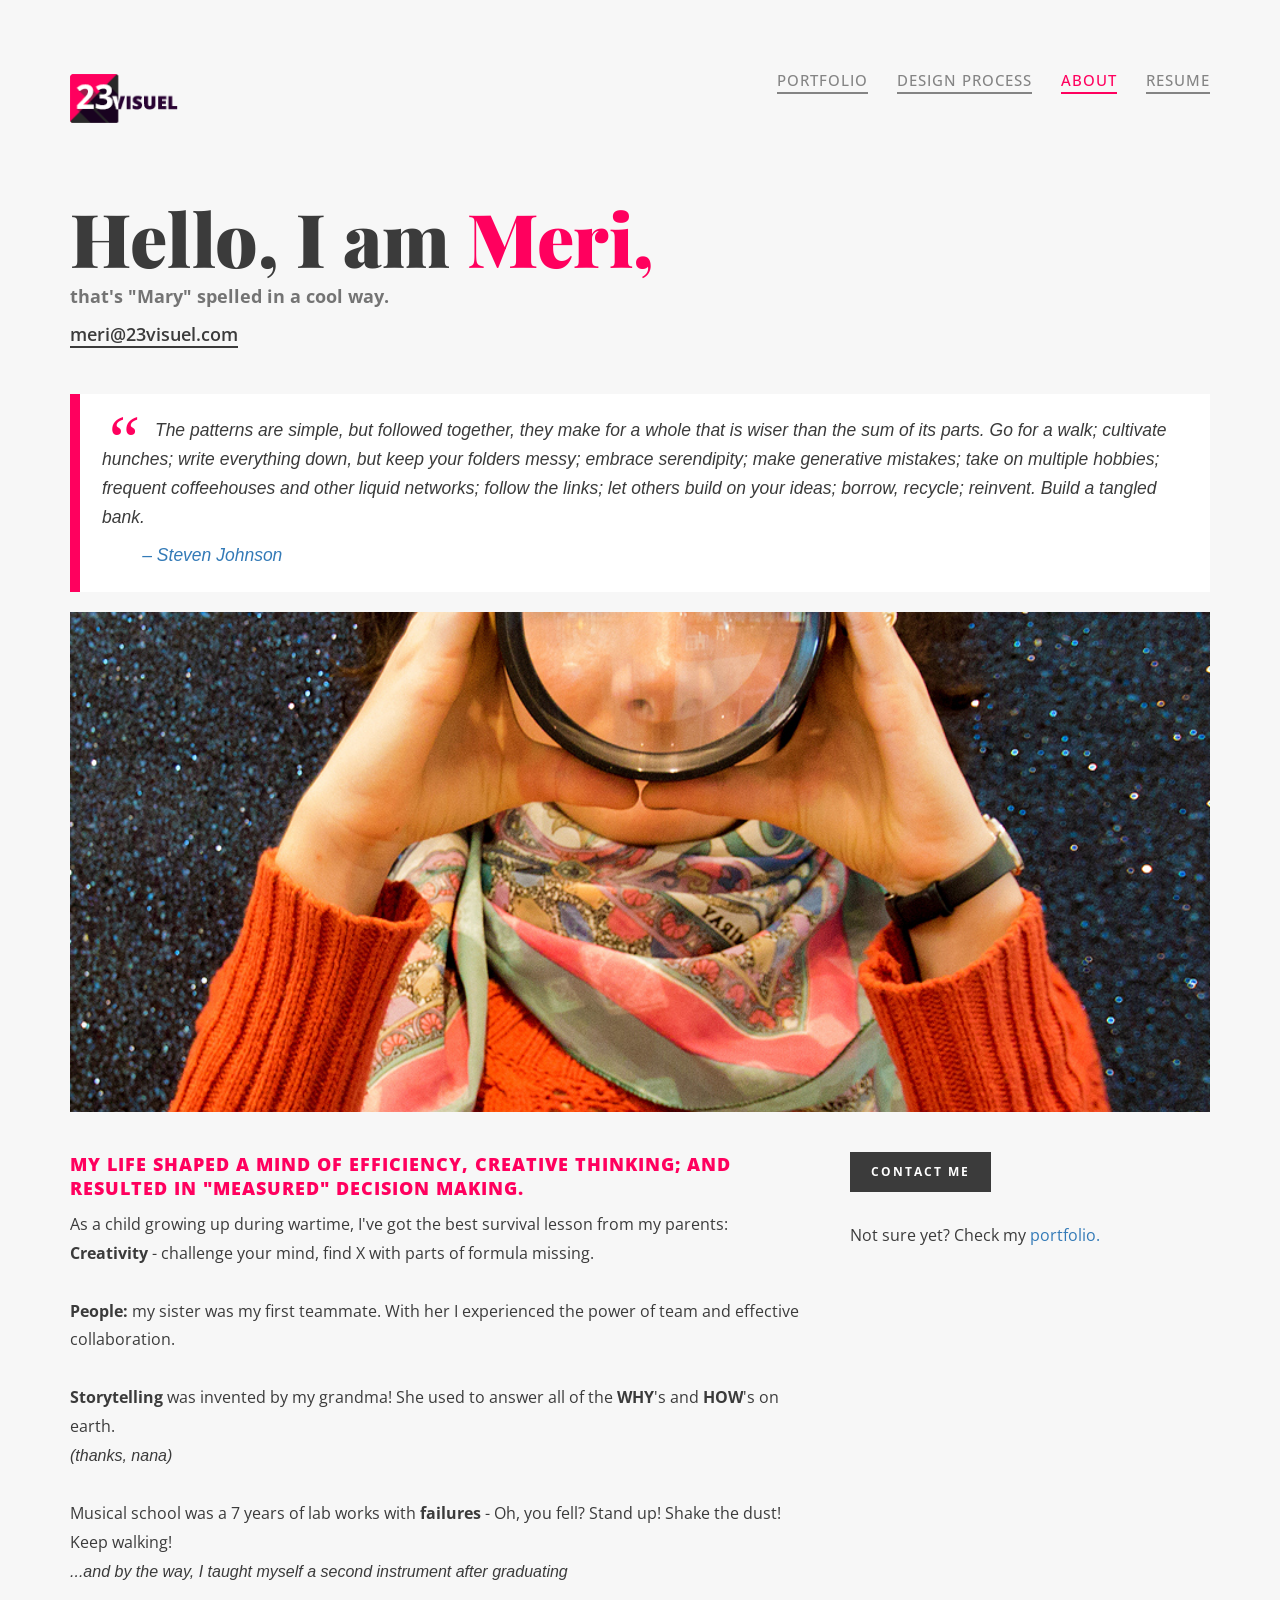
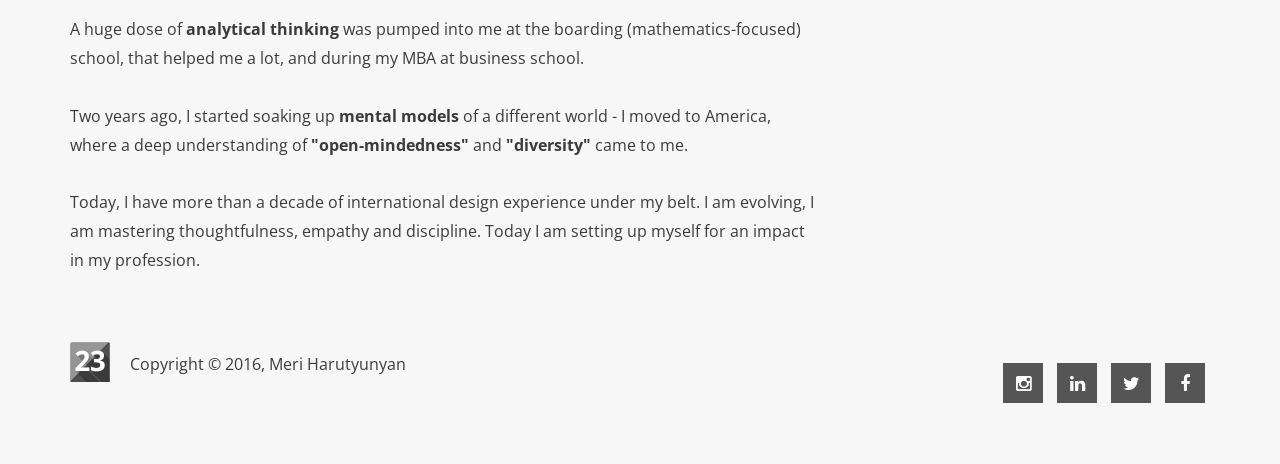
==== commit d7a07f2e: "back buttons added" ====
--- a/23visuel/public_html/about/index.html
+++ b/23visuel/public_html/about/index.html
@@ -132,9 +132,9 @@
                         <strong>Storytelling</strong> was invented by my grandma! She used to answer all of the <strong>WHY</strong>'s and <strong>HOW</strong>'s on earth.<br /><i>(thanks, nana)</i><br /><br />
                         Musical school was a 7 years of lab works with <strong>failures</strong> - Oh, you fell? Stand up! Shake the dust! Keep walking!<br />
                         <i>...and by the way, I taught myself a second instrument after graduating</i><br /><br />
-                        A huge dose of <strong>analytical thinking</strong> was pumped into me at the boarding (mathematics-focused) school, that helped me a lot, during my MBA at business school.<br /><br />
+                        A huge dose of <strong>analytical thinking</strong> was pumped into me at the boarding (mathematics-focused) school, that helped me a lot, and during my MBA at business school.<br /><br />
                         Two years ago, I started soaking up <strong>mental models</strong> of a different world - I moved to America, where a deep understanding of <strong>"open-mindedness"</strong> and <strong>"diversity"</strong> came to me.<br /><br />
-                        Today, I have more than a decade of international design experience under my belt. I am evolving, I am mastering thoughtfulness, empathy and discipline. Today I am setting up myself for an impact in profession.
+                        Today, I have more than a decade of international design experience under my belt. I am evolving, I am mastering thoughtfulness, empathy and discipline. Today I am setting up myself for an impact in my profession.
                     </div>
                     <div class="col-md-4">
                         <a href="mailto:meri@23visuel.com" class="btn btn-dark btn-sm mt-10" target="_blank">contact me</a><br /><br />
--- a/23visuel/public_html/css/style.css
+++ b/23visuel/public_html/css/style.css
@@ -78,4 +78,6 @@
   margin-top: 10px;
 }
 
-i.small { font-size: 0.85em; }+i.small { font-size: 0.85em; }
+
+.btn.portfolio-back span {margin-left: 0; margin-right: 10px;}
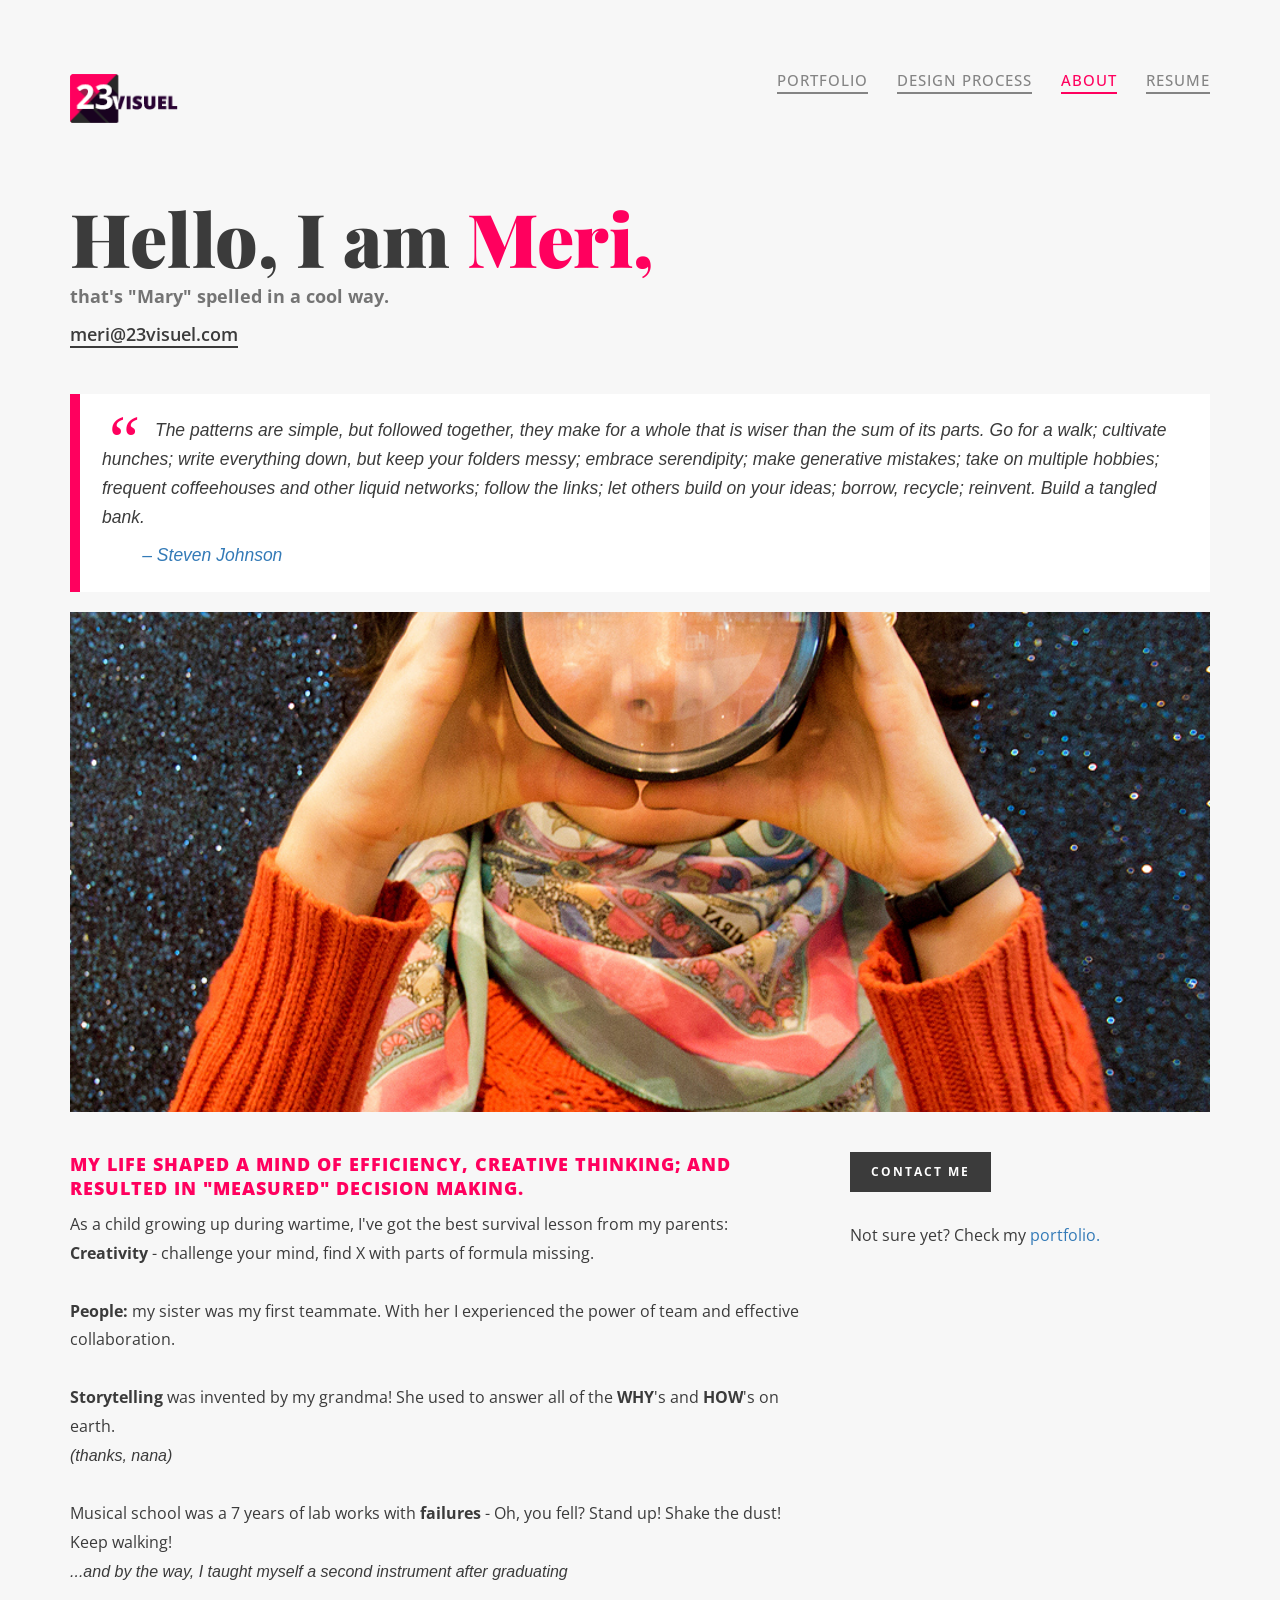
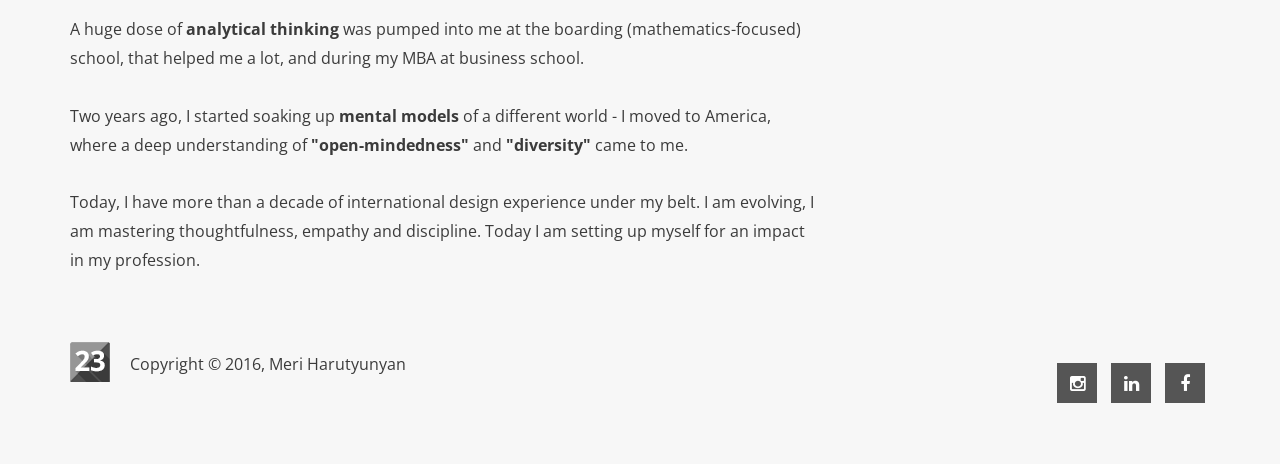
==== commit b9d7db16: "preparing Apptio page" ====
--- a/23visuel/public_html/about/index.html
+++ b/23visuel/public_html/about/index.html
@@ -74,7 +74,7 @@
                 <div class="container">
                     <header>
                         <div class="logo">
-                            <a href="../index.html">
+                            <a href="http://23visuel.com/">
                                 <img src="../images/logo.png" alt="">
                             </a>
                         </div>
@@ -83,10 +83,10 @@
                         </div>
                         <nav>
                             <ul>
-                                <li><a href="../index.html">Portfolio</a></li>
-                                <li><a href="../design-process/index.html">Design Process</a></li>
+                                <li><a href="http://23visuel.com/">Portfolio</a></li>
+                                <li><a href="http://23visuel.com/design-process/">Design Process</a></li>
                                 <li class="active"><a href="#">About</a></li>
-                                <li><a href="../assets/Visual-UX-Designer_MH_Resume.pdf">Resume</a></li>
+                                <li><a href="http://23visuel.com/assets/Visual-UX-Designer_MH_Resume.pdf">Resume</a></li>
                                 <!--<li><a href="http://uxmaid.com">Blog</a></li>-->
                             </ul>
                         </nav>
@@ -138,7 +138,7 @@
                     </div>
                     <div class="col-md-4">
                         <a href="mailto:meri@23visuel.com" class="btn btn-dark btn-sm mt-10" target="_blank">contact me</a><br /><br />
-                        Not sure yet? Check my <a href="../index.html">portfolio.</a>
+                        Not sure yet? Check my <a href="http://23visuel.com/">portfolio.</a>
                     </div>
                 </div>
             </div>
@@ -158,7 +158,7 @@
                         <ul class="list-inline social-icons">
                             <li><a href="https://www.instagram.com/merisuel/" target="_blank"><i class="fa fa-instagram"></i></a></li>
                             <li><a href="https://www.linkedin.com/in/meriharutyunyan" target="_blank"><i class="fa fa-linkedin"></i></a></li>
-                            <li><a href="https://twitter.com/uxmaid" target="_blank"><i class="fa fa-twitter"></i></a></li>
+                            <!--<li><a href="https://twitter.com/uxmaid" target="_blank"><i class="fa fa-twitter"></i></a></li>-->
                             <li><a href="https://www.facebook.com/merisuel" target="_blank"><i class="fa fa-facebook"></i></a></li>
                         </ul>
                     </div>
@@ -208,5 +208,16 @@
 
         <!-- ===============    Active core JavaScript     =============== -->
         <script type="text/javascript" src="../js/active.js"></script>
+        <script>
+            (function(i,s,o,g,r,a,m){i['GoogleAnalyticsObject']=r;i[r]=i[r]||function(){
+            (i[r].q=i[r].q||[]).push(arguments)},i[r].l=1*new Date();a=s.createElement(o),
+            m=s.getElementsByTagName(o)[0];a.async=1;a.src=g;m.parentNode.insertBefore(a,m)
+            })(window,document,'script','//www.google-analytics.com/analytics.js','ga');
+
+            ga('create', 'UA-36907546-1', 'auto');
+            ga('require', 'displayfeatures');
+            ga('send', 'pageview');
+
+        </script>
     </body>
 </html>
